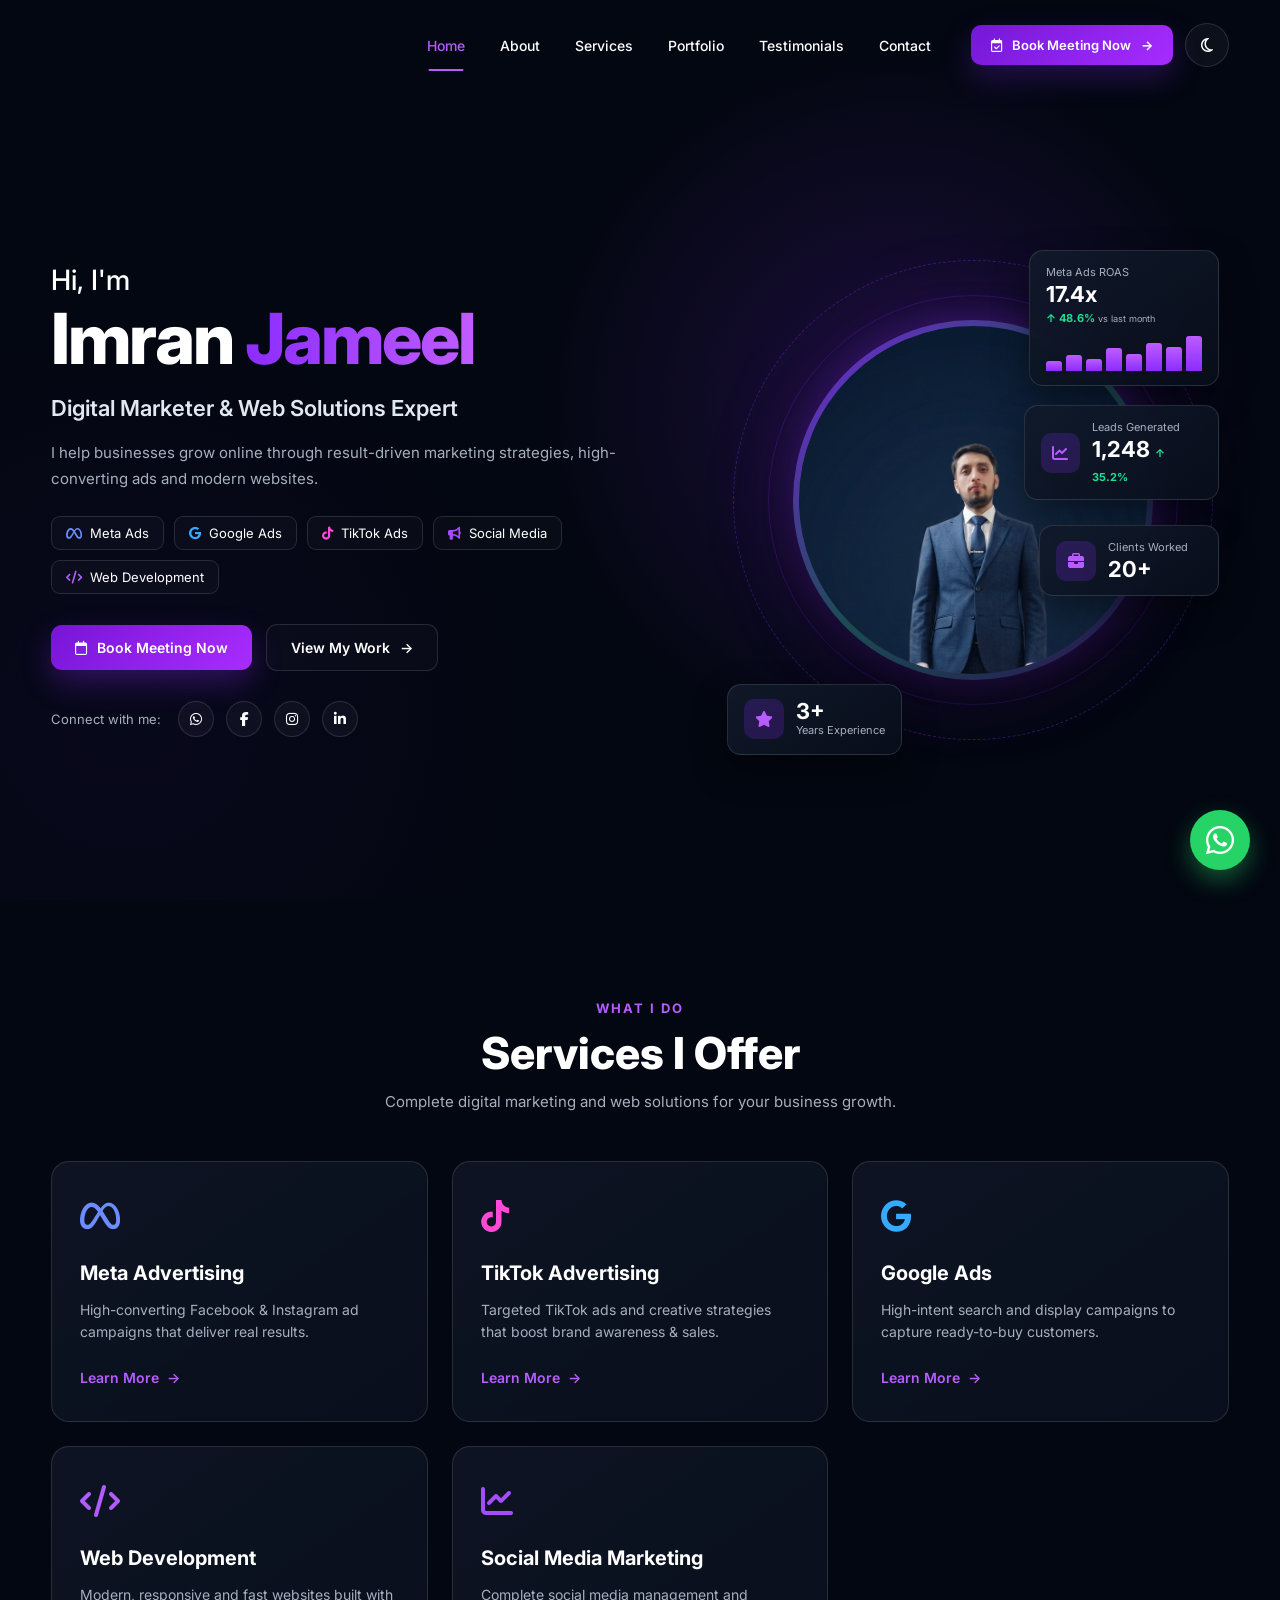
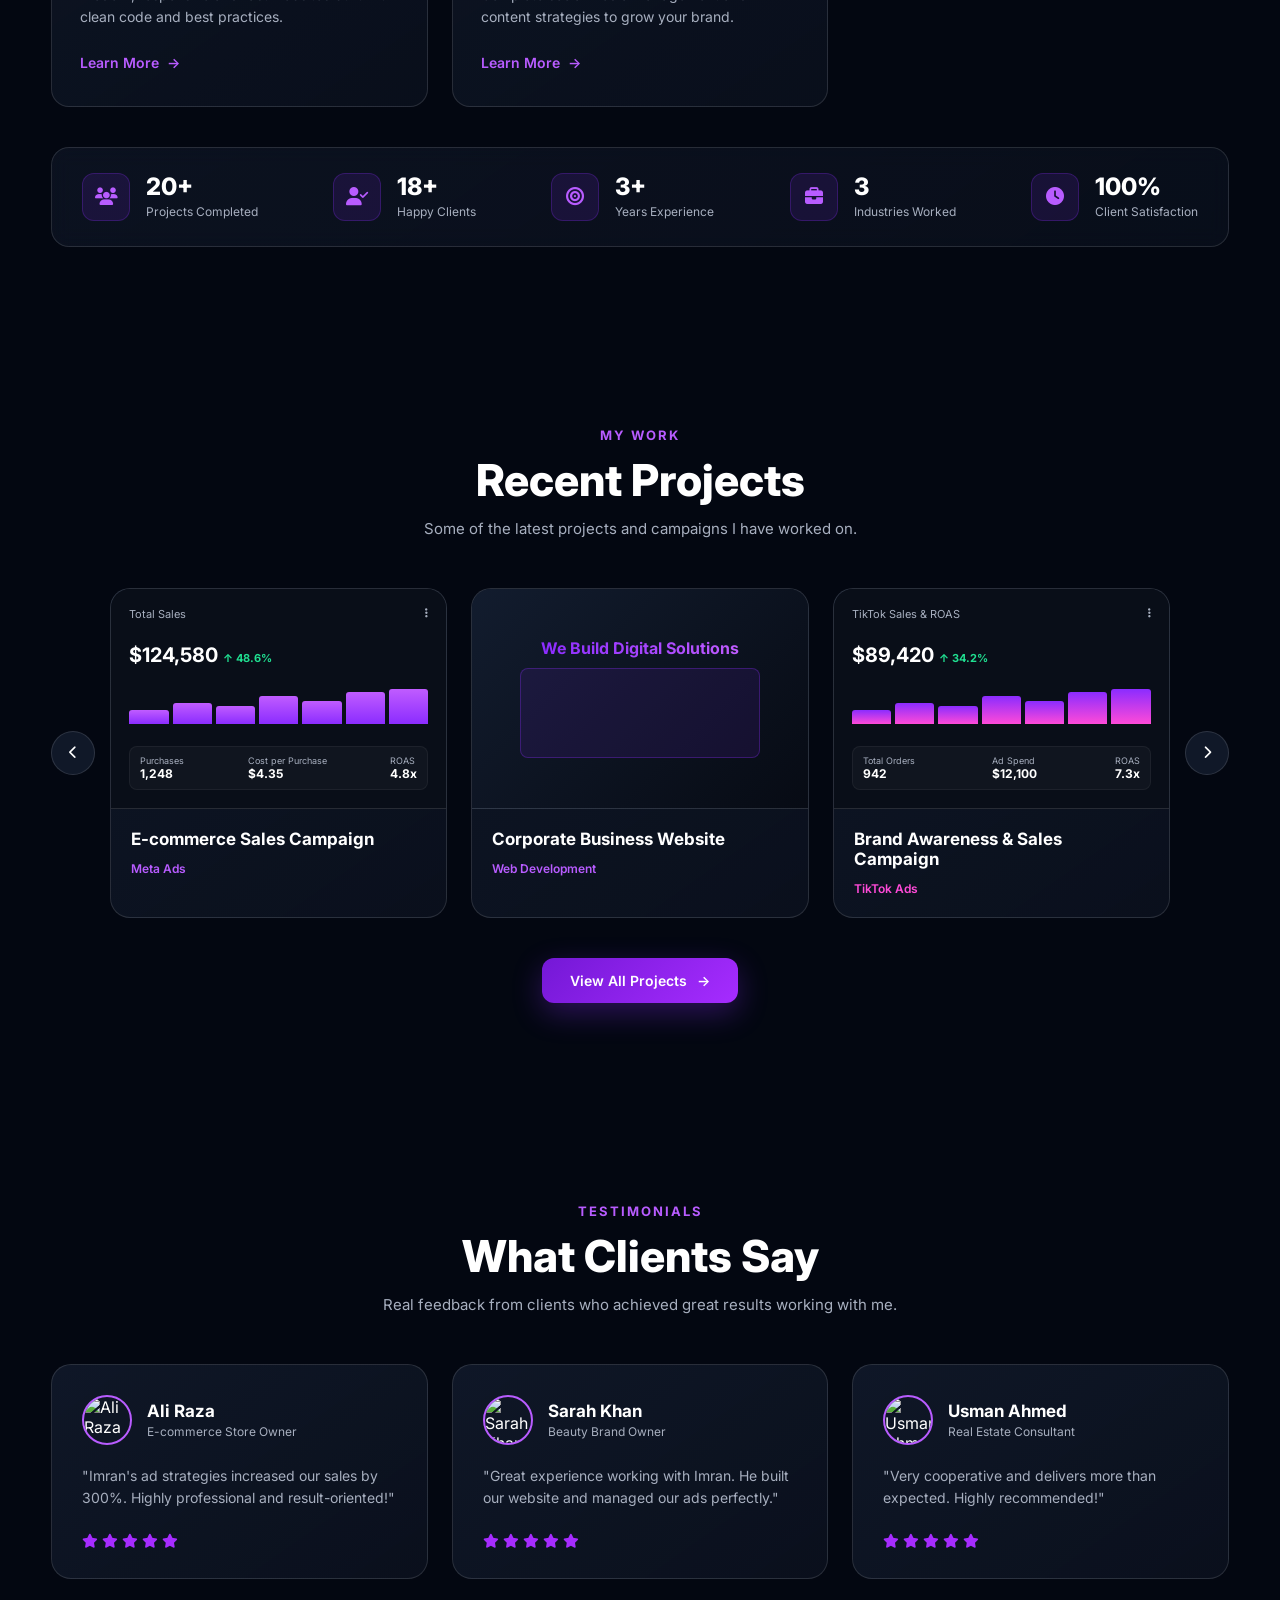
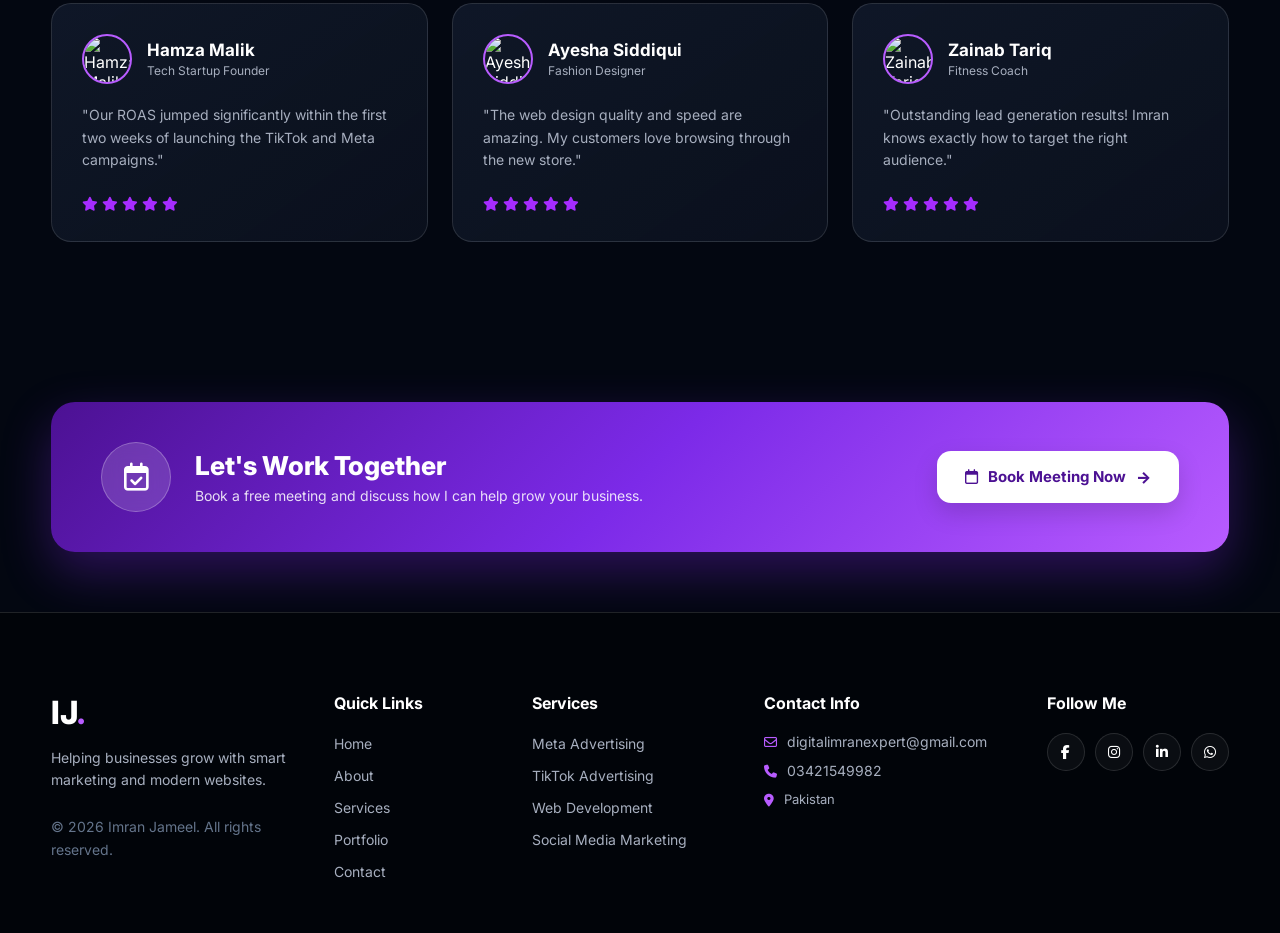
==== index.html @ ce4ef592 "Add files via upload" ====
<!DOCTYPE html>
<html lang="en">
<head>
    <meta charset="UTF-8">
    <meta name="viewport" content="width=device-width, initial-scale=1.0">
    <title>Imran Jameel | Digital Marketer & Web Solutions Expert</title>
    
    <!-- CSS File -->
    <link rel="stylesheet" href="style.css">

    <!-- Font Awesome Icons -->
    <link rel="stylesheet" href="https://cdnjs.cloudflare.com/ajax/libs/font-awesome/6.4.0/css/all.min.css">

    <!-- Google Font -->
    <link rel="preconnect" href="https://fonts.googleapis.com">
    <link rel="preconnect" href="https://fonts.gstatic.com" crossorigin>
    <link href="https://fonts.googleapis.com/css2?family=Inter:wght@400;500;600;700;800&display=swap" rel="stylesheet">
</head>
<body>

<!-- ================= NAVBAR ================= -->
<header class="navbar">
    <div class="nav-container">
        <nav class="nav-links">
            <a href="#home" class="active">Home</a>
            <a href="#about">About</a>
            <a href="#services">Services</a>
            <a href="#portfolio">Portfolio</a>
            <a href="#testimonials">Testimonials</a>
            <a href="#contact">Contact</a>
        </nav>

        <div class="nav-right">
            <a href="#contact" class="meeting-btn">
                <i class="fa-regular fa-calendar-check"></i>
                Book Meeting Now
                <b>→</b>
            </a>

            <button id="themeBtn" class="theme-btn" aria-label="Toggle Theme">
                <i class="fa-regular fa-moon"></i>
            </button>
        </div>

        <button id="menuBtn" class="menu-btn" aria-label="Toggle Menu">
            <i class="fa-solid fa-bars"></i>
        </button>
    </div>
</header>

<!-- ================= HERO ================= -->
<section id="home" class="hero">
    <div class="hero-container">

        <!-- LEFT SIDE CONTENT -->
        <div class="hero-content">
            <p class="hello">Hi, I'm</p>
            <h1>Imran <span>Jameel</span></h1>
            <h2>Digital Marketer & Web Solutions Expert</h2>

            <p class="hero-description">
                I help businesses grow online through result-driven marketing strategies, high-converting ads and modern websites.
            </p>

            <!-- SERVICES -->
            <div class="service-tags">
                <div class="service-tag"><i class="fa-brands fa-meta meta-icon"></i> Meta Ads</div>
                <div class="service-tag"><i class="fa-brands fa-google google-icon"></i> Google Ads</div>
                <div class="service-tag"><i class="fa-brands fa-tiktok tiktok-icon"></i> TikTok Ads</div>
                <div class="service-tag"><i class="fa-solid fa-bullhorn social-icon"></i> Social Media</div>
                <div class="service-tag"><i class="fa-solid fa-code web-icon"></i> Web Development</div>
            </div>

            <!-- BUTTONS -->
            <div class="hero-buttons">
                <a href="#contact" class="primary-btn">
                    <i class="fa-regular fa-calendar"></i> Book Meeting Now
                </a>
                <a href="#portfolio" class="secondary-btn">
                    View My Work <span>→</span>
                </a>
            </div>

            <!-- SOCIAL -->
            <div class="social-area">
                <span>Connect with me:</span>
                <a href="#" class="social whatsapp" aria-label="WhatsApp"><i class="fa-brands fa-whatsapp"></i></a>
                <a href="#" class="social facebook" aria-label="Facebook"><i class="fa-brands fa-facebook-f"></i></a>
                <a href="#" class="social instagram" aria-label="Instagram"><i class="fa-brands fa-instagram"></i></a>
                <a href="#" class="social linkedin" aria-label="LinkedIn"><i class="fa-brands fa-linkedin-in"></i></a>
            </div>
        </div>

        <!-- RIGHT SIDE VISUAL -->
        <div class="hero-visual">
            <div class="purple-glow"></div>
            <div class="circle circle-one"></div>
            <div class="circle circle-two"></div>

            <!-- CIRCULAR IMAGE WRAPPER -->
            <div class="hero-img-wrapper">
                <img src="profile.png" alt="Imran Jameel" class="hero-person-img">
            </div>

            <!-- STATS CARDS -->
            <div class="stats-card roas-card">
                <p>Meta Ads ROAS</p>
                <h3>17.4x</h3>
                <span class="growth">↑ 48.6% <small>vs last month</small></span>
                <div class="mini-chart">
                    <span></span><span></span><span></span><span></span>
                    <span></span><span></span><span></span><span></span>
                </div>
            </div>

            <div class="stats-card leads-card">
                <div class="card-icon"><i class="fa-solid fa-chart-line"></i></div>
                <div>
                    <p>Leads Generated</p>
                    <h3>1,248 <small class="growth">↑ 35.2%</small></h3>
                </div>
            </div>

            <div class="stats-card clients-card">
                <div class="card-icon"><i class="fa-solid fa-briefcase"></i></div>
                <div>
                    <p>Clients Worked</p>
                    <h3>20+</h3>
                </div>
            </div>

            <div class="stats-card experience-card">
                <div class="card-icon"><i class="fa-solid fa-star"></i></div>
                <div>
                    <h3>3+</h3>
                    <p>Years Experience</p>
                </div>
            </div>
        </div>

    </div>
</section>

<!-- ================= SERVICES SECTION ================= -->
<section id="services" class="services-section">
    <div class="container">
        
        <!-- SECTION HEADER -->
        <div class="section-header">
            <span class="sub-title">WHAT I DO</span>
            <h2>Services I Offer</h2>
            <p>Complete digital marketing and web solutions for your business growth.</p>
        </div>

        <!-- SERVICES GRID -->
        <div class="services-grid">
            
            <!-- CARD 1: Meta Advertising -->
            <div class="service-card">
                <div class="service-icon">
                    <i class="fa-brands fa-meta meta-icon"></i>
                </div>
                <h3>Meta Advertising</h3>
                <p>High-converting Facebook & Instagram ad campaigns that deliver real results.</p>
                <a href="#contact" class="learn-more">Learn More <span>→</span></a>
            </div>

            <!-- CARD 2: TikTok Advertising -->
            <div class="service-card">
                <div class="service-icon">
                    <i class="fa-brands fa-tiktok tiktok-icon"></i>
                </div>
                <h3>TikTok Advertising</h3>
                <p>Targeted TikTok ads and creative strategies that boost brand awareness & sales.</p>
                <a href="#contact" class="learn-more">Learn More <span>→</span></a>
            </div>

            <!-- CARD 3: Google Ads -->
            <div class="service-card">
                <div class="service-icon">
                    <i class="fa-brands fa-google google-icon"></i>
                </div>
                <h3>Google Ads</h3>
                <p>High-intent search and display campaigns to capture ready-to-buy customers.</p>
                <a href="#contact" class="learn-more">Learn More <span>→</span></a>
            </div>

            <!-- CARD 4: Web Development -->
            <div class="service-card">
                <div class="service-icon">
                    <i class="fa-solid fa-code web-icon"></i>
                </div>
                <h3>Web Development</h3>
                <p>Modern, responsive and fast websites built with clean code and best practices.</p>
                <a href="#contact" class="learn-more">Learn More <span>→</span></a>
            </div>

            <!-- CARD 5: Social Media Marketing -->
            <div class="service-card">
                <div class="service-icon">
                    <i class="fa-solid fa-chart-line social-icon"></i>
                </div>
                <h3>Social Media Marketing</h3>
                <p>Complete social media management and content strategies to grow your brand.</p>
                <a href="#contact" class="learn-more">Learn More <span>→</span></a>
            </div>

        </div>

        <!-- STATS BAR BELOW SERVICES -->
        <div class="services-stats-bar">
            
            <div class="stat-item">
                <div class="stat-icon">
                    <i class="fa-solid fa-users"></i>
                </div>
                <div class="stat-text">
                    <h3>20+</h3>
                    <p>Projects Completed</p>
                </div>
            </div>

            <div class="stat-item">
                <div class="stat-icon">
                    <i class="fa-solid fa-user-check"></i>
                </div>
                <div class="stat-text">
                    <h3>18+</h3>
                    <p>Happy Clients</p>
                </div>
            </div>

            <div class="stat-item">
                <div class="stat-icon">
                    <i class="fa-solid fa-bullseye"></i>
                </div>
                <div class="stat-text">
                    <h3>3+</h3>
                    <p>Years Experience</p>
                </div>
            </div>

            <div class="stat-item">
                <div class="stat-icon">
                    <i class="fa-solid fa-briefcase"></i>
                </div>
                <div class="stat-text">
                    <h3>3</h3>
                    <p>Industries Worked</p>
                </div>
            </div>

            <div class="stat-item">
                <div class="stat-icon">
                    <i class="fa-solid fa-clock"></i>
                </div>
                <div class="stat-text">
                    <h3>100%</h3>
                    <p>Client Satisfaction</p>
                </div>
            </div>

        </div>

    </div>
</section>
<!-- ================= PORTFOLIO SECTION ================= -->
<section id="portfolio" class="portfolio-section">
    <div class="container">
        
        <!-- SECTION HEADER -->
        <div class="section-header">
            <span class="sub-title">MY WORK</span>
            <h2>Recent Projects</h2>
            <p>Some of the latest projects and campaigns I have worked on.</p>
        </div>

        <!-- PORTFOLIO SLIDER / GRID WRAPPER -->
        <div class="portfolio-wrapper">
            
            <!-- LEFT ARROW -->
            <button class="slider-arrow left-arrow" aria-label="Previous Slide">
                <i class="fa-solid fa-chevron-left"></i>
            </button>

            <!-- PROJECTS GRID -->
            <div class="projects-grid">
                
                <!-- PROJECT 1 -->
                <a href="https://www.linkedin.com/in/YOUR_LINKEDIN_USERNAME" target="_blank" class="project-card">
                    <div class="project-preview meta-preview">
                        <div class="dash-header"><span>Total Sales</span> <i class="fa-solid fa-ellipsis-vertical"></i></div>
                        <h3>$124,580 <small class="growth">↑ 48.6%</small></h3>
                        <div class="proj-mini-chart"><span></span><span></span><span></span><span></span><span></span><span></span><span></span></div>
                        <div class="proj-metrics">
                            <div><p>Purchases</p><h4>1,248</h4></div>
                            <div><p>Cost per Purchase</p><h4>$4.35</h4></div>
                            <div><p>ROAS</p><h4>4.8x</h4></div>
                        </div>
                    </div>
                    <div class="project-info">
                        <h3>E-commerce Sales Campaign</h3>
                        <span class="proj-tag">Meta Ads</span>
                    </div>
                </a>

                <!-- PROJECT 2 -->
                <a href="https://www.linkedin.com/in/YOUR_LINKEDIN_USERNAME" target="_blank" class="project-card">
                    <div class="project-preview web-preview">
                        <div class="web-mockup-title">We Build Digital Solutions</div>
                        <div class="web-mockup-box"></div>
                    </div>
                    <div class="project-info">
                        <h3>Corporate Business Website</h3>
                        <span class="proj-tag">Web Development</span>
                    </div>
                </a>

                <!-- PROJECT 3 (TikTok Sales & LinkedIn Link) -->
                <a href="https://www.linkedin.com/in/YOUR_LINKEDIN_USERNAME" target="_blank" class="project-card">
                    <div class="project-preview tiktok-preview">
                        <div class="dash-header"><span>TikTok Sales & ROAS</span> <i class="fa-solid fa-ellipsis-vertical"></i></div>
                        <h3>$89,420 <small class="growth">↑ 34.2%</small></h3>
                        <div class="proj-mini-chart tiktok-chart"><span></span><span></span><span></span><span></span><span></span><span></span><span></span></div>
                        <div class="proj-metrics">
                            <div><p>Total Orders</p><h4>942</h4></div>
                            <div><p>Ad Spend</p><h4>$12,100</h4></div>
                            <div><p>ROAS</p><h4 class="growth">7.3x</h4></div>
                        </div>
                    </div>
                    <div class="project-info">
                        <h3>Brand Awareness & Sales Campaign</h3>
                        <span class="proj-tag tiktok-tag">TikTok Ads</span>
                    </div>
                </a>

            </div>

            <!-- RIGHT ARROW -->
            <button class="slider-arrow right-arrow" aria-label="Next Slide">
                <i class="fa-solid fa-chevron-right"></i>
            </button>

        </div>

        <!-- VIEW ALL PROJECTS BUTTON -->
        <div class="portfolio-footer-btn">
            <a href="https://www.linkedin.com/in/YOUR_LINKEDIN_USERNAME" target="_blank" class="view-all-btn">
                View All Projects <span>→</span>
            </a>
        </div>

    </div>
</section>
<!-- ================= TESTIMONIALS SECTION ================= -->
<section id="testimonials" class="testimonials-section">
    <div class="container">
        
        <!-- SECTION HEADER -->
        <div class="section-header">
            <span class="sub-title">TESTIMONIALS</span>
            <h2>What Clients Say</h2>
            <p>Real feedback from clients who achieved great results working with me.</p>
        </div>

        <!-- TESTIMONIALS GRID -->
        <div class="testimonials-grid">
            
            <!-- REVIEW 1 (Original) -->
            <div class="testimonial-card">
                <div class="client-info">
                    <img src="https://images.unsplash.com/photo-1534528741775-53994a69daeb?w=100&auto=format&fit=crop&q=80" alt="Ali Raza" class="client-avatar">
                    <div>
                        <h3>Ali Raza</h3>
                        <p>E-commerce Store Owner</p>
                    </div>
                </div>
                <p class="client-review">"Imran's ad strategies increased our sales by 300%. Highly professional and result-oriented!"</p>
                <div class="rating-stars">
                    <i class="fa-solid fa-star"></i><i class="fa-solid fa-star"></i><i class="fa-solid fa-star"></i><i class="fa-solid fa-star"></i><i class="fa-solid fa-star"></i>
                </div>
            </div>

            <!-- REVIEW 2 (Original) -->
            <div class="testimonial-card">
                <div class="client-info">
                    <img src="https://images.unsplash.com/photo-1517841905240-472988babdf9?w=100&auto=format&fit=crop&q=80" alt="Sarah Khan" class="client-avatar">
                    <div>
                        <h3>Sarah Khan</h3>
                        <p>Beauty Brand Owner</p>
                    </div>
                </div>
                <p class="client-review">"Great experience working with Imran. He built our website and managed our ads perfectly."</p>
                <div class="rating-stars">
                    <i class="fa-solid fa-star"></i><i class="fa-solid fa-star"></i><i class="fa-solid fa-star"></i><i class="fa-solid fa-star"></i><i class="fa-solid fa-star"></i>
                </div>
            </div>

            <!-- REVIEW 3 (Original) -->
            <div class="testimonial-card">
                <div class="client-info">
                    <img src="https://images.unsplash.com/photo-1507003211169-0a1dd7228f2d?w=100&auto=format&fit=crop&q=80" alt="Usman Ahmed" class="client-avatar">
                    <div>
                        <h3>Usman Ahmed</h3>
                        <p>Real Estate Consultant</p>
                    </div>
                </div>
                <p class="client-review">"Very cooperative and delivers more than expected. Highly recommended!"</p>
                <div class="rating-stars">
                    <i class="fa-solid fa-star"></i><i class="fa-solid fa-star"></i><i class="fa-solid fa-star"></i><i class="fa-solid fa-star"></i><i class="fa-solid fa-star"></i>
                </div>
            </div>

            <!-- REVIEW 4 (Random 1) -->
            <div class="testimonial-card">
                <div class="client-info">
                    <img src="https://images.unsplash.com/photo-1500648767791-00dcc994a43e?w=100&auto=format&fit=crop&q=80" alt="Hamza Malik" class="client-avatar">
                    <div>
                        <h3>Hamza Malik</h3>
                        <p>Tech Startup Founder</p>
                    </div>
                </div>
                <p class="client-review">"Our ROAS jumped significantly within the first two weeks of launching the TikTok and Meta campaigns."</p>
                <div class="rating-stars">
                    <i class="fa-solid fa-star"></i><i class="fa-solid fa-star"></i><i class="fa-solid fa-star"></i><i class="fa-solid fa-star"></i><i class="fa-solid fa-star"></i>
                </div>
            </div>

            <!-- REVIEW 5 (Random 2) -->
            <div class="testimonial-card">
                <div class="client-info">
                    <img src="https://images.unsplash.com/photo-1494790108377-be9c29b29330?w=100&auto=format&fit=crop&q=80" alt="Ayesha Siddiqui" class="client-avatar">
                    <div>
                        <h3>Ayesha Siddiqui</h3>
                        <p>Fashion Designer</p>
                    </div>
                </div>
                <p class="client-review">"The web design quality and speed are amazing. My customers love browsing through the new store."</p>
                <div class="rating-stars">
                    <i class="fa-solid fa-star"></i><i class="fa-solid fa-star"></i><i class="fa-solid fa-star"></i><i class="fa-solid fa-star"></i><i class="fa-solid fa-star"></i>
                </div>
            </div>

            <!-- REVIEW 6 (Random 3) -->
            <div class="testimonial-card">
                <div class="client-info">
                    <img src="https://images.unsplash.com/photo-1472099645785-5658abf4ff4e?w=100&auto=format&fit=crop&q=80" alt="Zainab Tariq" class="client-avatar">
                    <div>
                        <h3>Zainab Tariq</h3>
                        <p>Fitness Coach</p>
                    </div>
                </div>
                <p class="client-review">"Outstanding lead generation results! Imran knows exactly how to target the right audience."</p>
                <div class="rating-stars">
                    <i class="fa-solid fa-star"></i><i class="fa-solid fa-star"></i><i class="fa-solid fa-star"></i><i class="fa-solid fa-star"></i><i class="fa-solid fa-star"></i>
                </div>
            </div>

        </div>

    </div>
</section>
<!-- ================= CALL TO ACTION (CTA) SECTION ================= -->
<section class="cta-section">
    <div class="container">
        
        <div class="cta-banner">
            <!-- LEFT ICON -->
            <div class="cta-left">
                <div class="cta-icon-box">
                    <i class="fa-regular fa-calendar-check"></i>
                </div>
                <div class="cta-text">
                    <h3>Let's Work Together</h3>
                    <p>Book a free meeting and discuss how I can help grow your business.</p>
                </div>
            </div>

            <!-- RIGHT WHATSAPP BUTTON -->
            <div class="cta-right">
                <a href="https://wa.me/923421549982?text=Hi%20Imran,%20I%20want%20to%20book%20a%20meeting%20and%20discuss%20my%20business%20growth." target="_blank" class="cta-meeting-btn">
                    <i class="fa-regular fa-calendar"></i> Book Meeting Now <span class="arrow-icon">→</span>
                </a>
            </div>
        </div>

    </div>
</section>
<!-- ================= FOOTER SECTION ================= -->
<footer class="footer-section">
    <div class="container">
        
        <div class="footer-grid">
            
            <!-- COLUMN 1: BRAND INFO -->
            <div class="footer-col brand-col">
                <h2 class="footer-logo">IJ<span>.</span></h2>
                <p>Helping businesses grow with smart marketing and modern websites.</p>
                <p class="copyright">&copy; 2026 Imran Jameel. All rights reserved.</p>
            </div>

            <!-- COLUMN 2: QUICK LINKS -->
            <div class="footer-col">
                <h3>Quick Links</h3>
                <ul>
                    <li><a href="#home">Home</a></li>
                    <li><a href="#about">About</a></li>
                    <li><a href="#services">Services</a></li>
                    <li><a href="#portfolio">Portfolio</a></li>
                    <li><a href="#contact">Contact</a></li>
                </ul>
            </div>

            <!-- COLUMN 3: SERVICES -->
            <div class="footer-col">
                <h3>Services</h3>
                <ul>
                    <li><a href="#services">Meta Advertising</a></li>
                    <li><a href="#services">TikTok Advertising</a></li>
                    <li><a href="#services">Web Development</a></li>
                    <li><a href="#services">Social Media Marketing</a></li>
                </ul>
            </div>

            <!-- COLUMN 4: CONTACT INFO -->
            <div class="footer-col">
                <h3>Contact Info</h3>
                <ul class="contact-info-list">
                    <li>
                        <i class="fa-regular fa-envelope"></i>
                        <a href="mailto:digitalimranexpert@gmail.com">digitalimranexpert@gmail.com</a>
                    </li>
                    <li>
                        <i class="fa-solid fa-phone"></i>
                        <a href="tel:03421549982">03421549982</a>
                    </li>
                    <li>
                        <i class="fa-solid fa-location-dot"></i>
                        <span>Pakistan</span>
                    </li>
                </ul>
            </div>

            <!-- COLUMN 5: FOLLOW ME -->
            <div class="footer-col">
                <h3>Follow Me</h3>
                <div class="footer-socials">
                    <a href="#" target="_blank" aria-label="Facebook"><i class="fa-brands fa-facebook-f"></i></a>
                    <a href="#" target="_blank" aria-label="Instagram"><i class="fa-brands fa-instagram"></i></a>
                    <a href="https://www.linkedin.com/in/YOUR_LINKEDIN_USERNAME" target="_blank" aria-label="LinkedIn"><i class="fa-brands fa-linkedin-in"></i></a>
                    <a href="https://wa.me/923421549982?text=Hi%20Imran,%20I%20found%20your%20website%20and%20want%20to%20connect." target="_blank" aria-label="WhatsApp"><i class="fa-brands fa-whatsapp"></i></a>
                </div>
            </div>

        </div>

    </div>

    <!-- FLOATING WHATSAPP BUTTON -->
    <a href="https://wa.me/923421549982?text=Hi%20Imran,%20I%20want%20to%20chat%20with%20you." target="_blank" class="floating-whatsapp" aria-label="Chat on WhatsApp">
        <i class="fa-brands fa-whatsapp"></i>
    </a>
</footer>

<script src="script.js"></script>
</body>
</html>
---- style.css ----
/* =========================================================
   IMRAN JAMEEL - COMPLETE MODERN PORTFOLIO CSS
========================================================= */

* {
    margin: 0;
    padding: 0;
    box-sizing: border-box;
}

html {
    scroll-behavior: smooth;
}

:root {
    --bg-dark: #030711;
    --card-bg: linear-gradient(145deg, rgba(17,26,43,0.92), rgba(8,14,26,0.92));
    --text-main: #ffffff;
    --muted: #a7afbf;
    --purple: #8b2cff;
    --purple-light: #b85cff;
    --border: rgba(255,255,255,0.12);
    --green: #20df91;
}

body.light {
    --bg-dark: #f8fafc;
    --card-bg: linear-gradient(145deg, rgba(255,255,255,0.95), rgba(240,244,250,0.95));
    --text-main: #0f172a;
    --muted: #475569;
    --border: rgba(0,0,0,0.08);
}

body {
    font-family: "Inter", Arial, sans-serif;
    background: var(--bg-dark);
    color: var(--text-main);
    overflow-x: hidden;
    transition: background 0.3s, color 0.3s;
}

/* ================= NAVBAR ================= */
.navbar {
    position: absolute;
    top: 0;
    left: 0;
    width: 100%;
    z-index: 1000;
}

.nav-container {
    width: 92%;
    max-width: 1400px;
    height: 90px;
    margin: auto;
    display: flex;
    align-items: center;
    justify-content: flex-end;
    gap: 40px;
}

.nav-links {
    display: flex;
    align-items: center;
    gap: 35px;
}

.nav-links a {
    position: relative;
    color: var(--text-main);
    text-decoration: none;
    font-size: 14px;
    font-weight: 500;
    transition: 0.3s;
}

.nav-links a:hover,
.nav-links a.active {
    color: var(--purple-light);
}

.nav-links a.active::after {
    content: "";
    position: absolute;
    width: 35px;
    height: 2px;
    background: var(--purple-light);
    left: 50%;
    transform: translateX(-50%);
    bottom: -17px;
    border-radius: 10px;
}

.nav-right {
    display: flex;
    align-items: center;
    gap: 12px;
}

.meeting-btn {
    display: flex;
    align-items: center;
    gap: 10px;
    padding: 12px 20px;
    border-radius: 10px;
    background: linear-gradient(135deg, #7418d6, #a62cff);
    color: white;
    text-decoration: none;
    font-size: 13px;
    font-weight: 600;
    box-shadow: 0 12px 30px rgba(139,44,255,0.25);
    transition: 0.3s;
}

.meeting-btn:hover {
    transform: translateY(-3px);
    box-shadow: 0 18px 40px rgba(139,44,255,0.45);
}

.theme-btn, .menu-btn {
    width: 44px;
    height: 44px;
    border-radius: 50%;
    border: 1px solid var(--border);
    background: rgba(255,255,255,0.04);
    color: var(--text-main);
    cursor: pointer;
    font-size: 16px;
    display: flex;
    align-items: center;
    justify-content: center;
    transition: 0.3s;
}

.menu-btn {
    display: none;
    border-radius: 10px;
}

/* ================= HERO ================= */
.hero {
    position: relative;
    min-height: 100vh;
    display: flex;
    align-items: center;
    overflow: hidden;
    background:
        radial-gradient(circle at 70% 45%, rgba(139,44,255,0.18), transparent 35%),
        radial-gradient(circle at 10% 80%, rgba(70,20,150,0.08), transparent 30%),
        var(--bg-dark);
}

.hero-container {
    width: 92%;
    max-width: 1400px;
    margin: auto;
    padding-top: 100px;
    display: grid;
    grid-template-columns: 1.1fr 0.9fr;
    align-items: center;
    gap: 40px;
}

.hello {
    font-size: 28px;
    font-weight: 500;
    margin-bottom: 5px;
}

.hero-content h1 {
    font-size: clamp(48px, 5.5vw, 76px);
    line-height: 1.05;
    letter-spacing: -2px;
    font-weight: 800;
    margin-bottom: 18px;
}

.hero-content h1 span {
    background: linear-gradient(90deg, #8c2cff, #c05cff);
    -webkit-background-clip: text;
    -webkit-text-fill-color: transparent;
}

.hero-content h2 {
    font-size: 22px;
    line-height: 1.3;
    font-weight: 600;
    margin-bottom: 18px;
    color: #e2e8f0;
}

.hero-description {
    max-width: 600px;
    color: var(--muted);
    font-size: 15px;
    line-height: 1.7;
}

/* SERVICES TAGS */
.service-tags {
    display: flex;
    flex-wrap: wrap;
    gap: 10px;
    margin-top: 25px;
}

.service-tag {
    display: flex;
    align-items: center;
    gap: 8px;
    padding: 8px 14px;
    border: 1px solid var(--border);
    border-radius: 9px;
    background: rgba(255,255,255,0.025);
    font-size: 13px;
    transition: 0.3s;
}

.service-tag:hover {
    transform: translateY(-2px);
    border-color: rgba(139,44,255,0.65);
    background: rgba(139,44,255,0.09);
}

.meta-icon { color: #6c8cff; }
.google-icon { color: #35aaff; }
.tiktok-icon { color: #ff4ad8; }
.social-icon { color: #a44cff; }
.web-icon { color: #b05cff; }

/* BUTTONS */
.hero-buttons {
    display: flex;
    align-items: center;
    gap: 14px;
    margin-top: 30px;
}

.primary-btn, .secondary-btn {
    display: flex;
    align-items: center;
    justify-content: center;
    gap: 10px;
    padding: 14px 24px;
    border-radius: 11px;
    text-decoration: none;
    font-size: 14px;
    font-weight: 600;
    transition: 0.3s;
}

.primary-btn {
    color: white;
    background: linear-gradient(135deg, #7715d7, #a92cff);
    box-shadow: 0 12px 30px rgba(139,44,255,0.3);
}

.primary-btn:hover {
    transform: translateY(-3px);
    box-shadow: 0 18px 40px rgba(139,44,255,0.45);
}

.secondary-btn {
    color: var(--text-main);
    border: 1px solid var(--border);
    background: rgba(255,255,255,0.02);
}

.secondary-btn:hover {
    transform: translateY(-3px);
    background: rgba(255,255,255,0.06);
}

/* SOCIAL */
.social-area {
    display: flex;
    align-items: center;
    gap: 12px;
    margin-top: 30px;
}

.social-area > span {
    color: var(--muted);
    font-size: 13px;
    margin-right: 5px;
}

.social {
    width: 36px;
    height: 36px;
    display: flex;
    align-items: center;
    justify-content: center;
    border-radius: 50%;
    border: 1px solid var(--border);
    background: rgba(255,255,255,0.035);
    color: var(--text-main);
    text-decoration: none;
    transition: 0.3s;
    font-size: 14px;
}

.social:hover {
    transform: translateY(-3px);
    background: var(--purple);
    border-color: var(--purple);
    color: white;
}

/* ================= RIGHT SIDE VISUAL AREA ================= */
.hero-visual {
    position: relative;
    height: 560px;
    display: flex;
    align-items: center;
    justify-content: center;
}

.purple-glow {
    position: absolute;
    width: 420px;
    height: 420px;
    left: 50%;
    top: 50%;
    transform: translate(-50%, -50%);
    border-radius: 50%;
    background: radial-gradient(circle, rgba(139,44,255,0.45) 0%, rgba(139,44,255,0.1) 60%, transparent 75%);
    filter: blur(35px);
    z-index: 1;
}

.circle {
    position: absolute;
    left: 50%;
    top: 50%;
    transform: translate(-50%, -50%);
    border-radius: 50%;
    pointer-events: none;
    z-index: 2;
}

.circle-one {
    width: 480px;
    height: 480px;
    border: 1px dashed rgba(139,44,255,0.35);
}

.circle-two {
    width: 410px;
    height: 410px;
    border: 1px solid rgba(139,44,255,0.2);
}

.hero-img-wrapper {
    position: relative;
    z-index: 10;
    width: 360px;
    height: 360px;
    border-radius: 50%;
    padding: 6px;
    background: linear-gradient(135deg, rgba(139,44,255,0.8), rgba(32,223,145,0.3), rgba(139,44,255,0.2));
    box-shadow: 0 20px 50px rgba(0, 0, 0, 0.5), 0 0 30px rgba(139, 44, 255, 0.3);
}

.hero-person-img {
    width: 100%;
    height: 100%;
    object-fit: cover;
    object-position: top center;
    border-radius: 50%;
    display: block;
}

/* ================= STATS CARDS ================= */
.stats-card {
    position: absolute;
    z-index: 30;
    background: var(--card-bg);
    border: 1px solid var(--border);
    border-radius: 14px;
    backdrop-filter: blur(16px);
    -webkit-backdrop-filter: blur(16px);
    box-shadow: 0 15px 35px rgba(0,0,0,0.4);
    padding: 14px 16px;
}

.stats-card p {
    color: var(--muted);
    font-size: 11px;
    margin-bottom: 3px;
}

.stats-card h3 {
    color: var(--text-main);
    font-size: 22px;
    line-height: 1.1;
}

.growth {
    color: var(--green);
    font-size: 11px;
    font-weight: 700;
}

.growth small {
    color: var(--muted);
    font-weight: 400;
}

.roas-card {
    width: 190px;
    top: 30px;
    right: 10px;
}

.mini-chart {
    height: 35px;
    display: flex;
    align-items: flex-end;
    gap: 4px;
    margin-top: 10px;
}

.mini-chart span {
    flex: 1;
    border-radius: 3px 3px 0 0;
    background: linear-gradient(to top, #8b2cff, #bd5cff);
}

.mini-chart span:nth-child(1) { height: 30%; }
.mini-chart span:nth-child(2) { height: 45%; }
.mini-chart span:nth-child(3) { height: 35%; }
.mini-chart span:nth-child(4) { height: 65%; }
.mini-chart span:nth-child(5) { height: 50%; }
.mini-chart span:nth-child(6) { height: 80%; }
.mini-chart span:nth-child(7) { height: 70%; }
.mini-chart span:nth-child(8) { height: 100%; }

.leads-card {
    width: 195px;
    top: 185px;
    right: 10px;
    display: flex;
    align-items: center;
    gap: 12px;
}

.clients-card {
    width: 180px;
    top: 305px;
    right: 10px;
    display: flex;
    align-items: center;
    gap: 12px;
}

.experience-card {
    width: 175px;
    left: 10px;
    bottom: 25px;
    display: flex;
    align-items: center;
    gap: 12px;
}

.card-icon {
    width: 40px;
    height: 40px;
    display: flex;
    align-items: center;
    justify-content: center;
    border-radius: 10px;
    background: rgba(139,44,255,0.2);
    color: var(--purple-light);
    font-size: 16px;
}

/* ================= SERVICES SECTION & STATS BAR ================= */
.services-section {
    padding: 100px 0 80px 0;
    position: relative;
    background: var(--bg-dark);
}

.container {
    width: 92%;
    max-width: 1400px;
    margin: auto;
}

.section-header {
    text-align: center;
    margin-bottom: 50px;
}

.section-header .sub-title {
    color: var(--purple-light);
    font-size: 13px;
    font-weight: 700;
    letter-spacing: 2px;
    text-transform: uppercase;
    display: block;
    margin-bottom: 10px;
}

.section-header h2 {
    font-size: clamp(32px, 4vw, 44px);
    font-weight: 800;
    color: var(--text-main);
    margin-bottom: 12px;
}

.section-header p {
    color: var(--muted);
    font-size: 15px;
    max-width: 600px;
    margin: auto;
}

/* SERVICES GRID (3 Columns) */
.services-grid {
    display: grid;
    grid-template-columns: repeat(3, 1fr);
    gap: 24px;
    margin-bottom: 40px;
}

.service-card {
    background: linear-gradient(145deg, rgba(20, 29, 47, 0.6), rgba(11, 17, 30, 0.8));
    border: 1px solid var(--border);
    border-radius: 18px;
    padding: 35px 28px;
    transition: all 0.3s ease;
    display: flex;
    flex-direction: column;
}

.service-card:hover {
    transform: translateY(-8px);
    border-color: rgba(139, 44, 255, 0.5);
    box-shadow: 0 15px 35px rgba(139, 44, 255, 0.15);
}

.service-card .service-icon {
    font-size: 32px;
    margin-bottom: 25px;
}

.service-card h3 {
    font-size: 20px;
    font-weight: 700;
    color: var(--text-main);
    margin-bottom: 14px;
}

.service-card p {
    color: var(--muted);
    font-size: 14px;
    line-height: 1.6;
    margin-bottom: 25px;
    flex-grow: 1;
}

.learn-more {
    color: var(--purple-light);
    text-decoration: none;
    font-size: 14px;
    font-weight: 600;
    display: inline-flex;
    align-items: center;
    gap: 8px;
    transition: 0.3s;
}

.learn-more:hover {
    gap: 12px;
    color: #ffffff;
}

/* STATS BAR */
.services-stats-bar {
    background: linear-gradient(145deg, rgba(20, 29, 47, 0.5), rgba(11, 17, 30, 0.7));
    border: 1px solid var(--border);
    border-radius: 18px;
    padding: 25px 30px;
    display: flex;
    align-items: center;
    justify-content: space-between;
    gap: 20px;
    backdrop-filter: blur(10px);
}

.stat-item {
    display: flex;
    align-items: center;
    gap: 16px;
}

.stat-icon {
    width: 48px;
    height: 48px;
    border-radius: 12px;
    background: rgba(139, 44, 255, 0.12);
    border: 1px solid rgba(139, 44, 255, 0.25);
    color: var(--purple-light);
    display: flex;
    align-items: center;
    justify-content: center;
    font-size: 18px;
}

.stat-text h3 {
    font-size: 24px;
    font-weight: 800;
    color: var(--text-main);
    line-height: 1.1;
    margin-bottom: 4px;
}

.stat-text p {
    font-size: 12px;
    color: var(--muted);
    white-space: nowrap;
}

/* ================= RESPONSIVE ================= */
@media (max-width: 1100px) {
    .hero-container { grid-template-columns: 1fr 1fr; }
    .roas-card, .leads-card, .clients-card { right: -10px; }
    .experience-card { left: -10px; }
    
    .services-grid {
        grid-template-columns: repeat(2, 1fr);
    }
}

@media (max-width: 900px) {
    .nav-links {
        display: none;
        position: absolute;
        top: 80px;
        left: 0;
        width: 100%;
        padding: 25px;
        flex-direction: column;
        align-items: flex-start;
        gap: 20px;
        background: var(--bg-dark);
        border-bottom: 1px solid var(--border);
    }

    .nav-links.mobile-open { display: flex; }
    .menu-btn { display: flex; }
    .meeting-btn { display: none; }

    .hero-container {
        grid-template-columns: 1fr;
        padding-top: 120px;
        text-align: center;
    }

    .hero-description, .service-tags, .hero-buttons, .social-area {
        justify-content: center;
        margin-left: auto;
        margin-right: auto;
    }

    .hero-visual {
        height: 500px;
        margin-top: 40px;
    }

    .services-stats-bar {
        flex-wrap: wrap;
        justify-content: center;
        gap: 30px;
    }
}

@media (max-width: 650px) {
    .hero-buttons { flex-direction: column; width: 100%; }
    .primary-btn, .secondary-btn { width: 100%; }

    .hero-visual { height: 440px; }
    .purple-glow { width: 300px; height: 300px; }
    .circle-one { width: 340px; height: 340px; }
    .circle-two { width: 280px; height: 280px; }
    
    .hero-img-wrapper {
        width: 260px;
        height: 260px;
    }

    .stats-card { transform: scale(0.8); transform-origin: center; }
    .roas-card { top: 0px; right: -25px; }
    .leads-card { top: 130px; right: -25px; }
    .clients-card { top: 250px; right: -25px; }
    .experience-card { bottom: 0px; left: -25px; }

    .services-grid {
        grid-template-columns: 1fr;
    }

    .services-stats-bar {
        flex-direction: column;
        align-items: flex-start;
        padding: 30px 20px;
        gap: 20px;
    }

    .stat-item {
        width: 100%;
    }
    
}
/* =========================================================
   PORTFOLIO SECTION
========================================================= */

.portfolio-section {
    padding: 100px 0;
    position: relative;
    background: var(--bg-dark);
}

.portfolio-wrapper {
    position: relative;
    display: flex;
    align-items: center;
    gap: 15px;
    margin-bottom: 40px;
}

.projects-grid {
    display: grid;
    grid-template-columns: repeat(3, 1fr);
    gap: 24px;
    width: 100%;
}

.project-card {
    background: linear-gradient(145deg, rgba(20, 29, 47, 0.7), rgba(11, 17, 30, 0.9));
    border: 1px solid var(--border);
    border-radius: 20px;
    overflow: hidden;
    text-decoration: none;
    transition: all 0.3s ease;
    display: flex;
    flex-direction: column;
}

.project-card:hover {
    transform: translateY(-8px);
    border-color: rgba(139, 44, 255, 0.6);
    box-shadow: 0 20px 40px rgba(139, 44, 255, 0.2);
}

/* PROJECT MOCKUP PREVIEWS */
.project-preview {
    height: 220px;
    background: #090e18;
    padding: 18px;
    position: relative;
    display: flex;
    flex-direction: column;
    justify-content: space-between;
    border-bottom: 1px solid var(--border);
}

.dash-header {
    display: flex;
    justify-content: space-between;
    align-items: center;
    color: var(--muted);
    font-size: 11px;
}

.project-preview h3 {
    color: var(--text-main);
    font-size: 20px;
    font-weight: 700;
}

.proj-mini-chart {
    height: 35px;
    display: flex;
    align-items: flex-end;
    gap: 4px;
}

.proj-mini-chart span {
    flex: 1;
    background: linear-gradient(to top, #8b2cff, #c05cff);
    border-radius: 3px 3px 0 0;
    height: 40%;
}
.proj-mini-chart span:nth-child(2) { height: 60%; }
.proj-mini-chart span:nth-child(3) { height: 50%; }
.proj-mini-chart span:nth-child(4) { height: 80%; }
.proj-mini-chart span:nth-child(5) { height: 65%; }
.proj-mini-chart span:nth-child(6) { height: 90%; }
.proj-mini-chart span:nth-child(7) { height: 100%; }

.tiktok-chart span {
    background: linear-gradient(to top, #ff4ad8, #8b2cff);
}

.proj-metrics {
    display: flex;
    justify-content: space-between;
    background: rgba(255, 255, 255, 0.03);
    padding: 8px 10px;
    border-radius: 8px;
    border: 1px solid rgba(255, 255, 255, 0.05);
}

.proj-metrics p {
    font-size: 9px;
    color: var(--muted);
}

.proj-metrics h4 {
    font-size: 12px;
    color: var(--text-main);
}

/* Web Development Mockup Preview Special */
.web-preview {
    background: linear-gradient(135deg, #121c2e, #070b14);
    align-items: center;
    justify-content: center;
    text-align: center;
}

.web-mockup-title {
    color: var(--text-main);
    font-size: 16px;
    font-weight: 700;
    margin-bottom: 10px;
    background: linear-gradient(90deg, #8c2cff, #c05cff);
    -webkit-background-clip: text;
    -webkit-text-fill-color: transparent;
}

.web-mockup-box {
    width: 80%;
    height: 90px;
    background: rgba(139, 44, 255, 0.1);
    border: 1px solid rgba(139, 44, 255, 0.3);
    border-radius: 8px;
}

/* PROJECT INFO FOOTER INSIDE CARD */
.project-info {
    padding: 20px;
}

.project-info h3 {
    font-size: 17px;
    color: var(--text-main);
    margin-bottom: 8px;
    font-weight: 700;
}

.proj-tag {
    font-size: 12px;
    color: var(--purple-light);
    font-weight: 600;
}

.tiktok-tag {
    color: #ff4ad8;
}

/* SLIDER ARROWS */
.slider-arrow {
    width: 44px;
    height: 44px;
    border-radius: 50%;
    background: rgba(20, 29, 47, 0.8);
    border: 1px solid var(--border);
    color: var(--text-main);
    cursor: pointer;
    display: flex;
    align-items: center;
    justify-content: center;
    transition: 0.3s;
    flex-shrink: 0;
    z-index: 10;
}

.slider-arrow:hover {
    background: var(--purple);
    border-color: var(--purple);
    color: white;
}

/* VIEW ALL PROJECTS BUTTON */
.portfolio-footer-btn {
    text-align: center;
    margin-top: 30px;
}

.view-all-btn {
    display: inline-flex;
    align-items: center;
    gap: 10px;
    padding: 14px 28px;
    border-radius: 12px;
    background: linear-gradient(135deg, #7418d6, #a62cff);
    color: white;
    text-decoration: none;
    font-size: 14px;
    font-weight: 600;
    box-shadow: 0 10px 30px rgba(139, 44, 255, 0.3);
    transition: 0.3s;
}

.view-all-btn:hover {
    transform: translateY(-3px);
    box-shadow: 0 15px 35px rgba(139, 44, 255, 0.5);
    gap: 14px;
}

/* RESPONSIVE */
@media (max-width: 1024px) {
    .projects-grid {
        grid-template-columns: 1fr;
    }
    .slider-arrow {
        display: none;
    }
}
/* =========================================================
   TESTIMONIALS SECTION & ANIMATION
========================================================= */

.testimonials-section {
    padding: 100px 0;
    position: relative;
    background: var(--bg-dark);
    overflow: hidden;
}

.testimonials-grid {
    display: grid;
    grid-template-columns: repeat(3, 1fr);
    gap: 24px;
}

.testimonial-card {
    background: linear-gradient(145deg, rgba(20, 29, 47, 0.75), rgba(11, 17, 30, 0.9));
    border: 1px solid var(--border);
    border-radius: 20px;
    padding: 30px;
    display: flex;
    flex-direction: column;
    justify-content: space-between;
    transition: 0.3s ease;
    
    /* Animation Style: Ek side se chalte hue aana */
    animation: slideInFromSide 0.8s ease-out forwards;
}

.testimonial-card:hover {
    transform: translateY(-8px);
    border-color: rgba(139, 44, 255, 0.6);
    box-shadow: 0 20px 40px rgba(139, 44, 255, 0.2);
}

.client-info {
    display: flex;
    align-items: center;
    gap: 15px;
    margin-bottom: 20px;
}

.client-avatar {
    width: 50px;
    height: 50px;
    border-radius: 50%;
    object-fit: cover;
    border: 2px solid var(--purple-light);
}

.client-info h3 {
    font-size: 17px;
    color: var(--text-main);
    font-weight: 700;
    margin-bottom: 3px;
}

.client-info p {
    font-size: 12px;
    color: var(--muted);
}

.client-review {
    font-size: 14px;
    color: var(--muted);
    line-height: 1.6;
    margin-bottom: 25px;
    flex-grow: 1;
}

.rating-stars {
    color: #a62cff; /* Purple stars color */
    font-size: 14px;
    display: flex;
    gap: 4px;
}

/* KEYFRAMES FOR SIDE ANIMATION */
@keyframes slideInFromSide {
    0% {
        opacity: 0;
        transform: translateX(80px); /* Right side se slide karega */
    }
    100% {
        opacity: 1;
        transform: translateX(0);
    }
}

/* RESPONSIVE DESIGN */
@media (max-width: 1024px) {
    .testimonials-grid {
        grid-template-columns: repeat(2, 1fr);
    }
}

@media (max-width: 650px) {
    .testimonials-grid {
        grid-template-columns: 1fr;
    }
}
/* =========================================================
   CALL TO ACTION (CTA) SECTION
========================================================= */

.cta-section {
    padding: 60px 0;
    position: relative;
    background: var(--bg-dark);
}

.cta-banner {
    background: linear-gradient(135deg, #4c1193, #7c2ae8, #b85cff);
    border-radius: 24px;
    padding: 40px 50px;
    display: flex;
    align-items: center;
    justify-content: space-between;
    gap: 30px;
    box-shadow: 0 20px 50px rgba(139, 44, 255, 0.3);
    position: relative;
    overflow: hidden;
}

.cta-left {
    display: flex;
    align-items: center;
    gap: 24px;
}

.cta-icon-box {
    width: 70px;
    height: 70px;
    background: rgba(255, 255, 255, 0.15);
    backdrop-filter: blur(10px);
    border: 1px solid rgba(255, 255, 255, 0.25);
    border-radius: 50%;
    display: flex;
    align-items: center;
    justify-content: center;
    color: white;
    font-size: 28px;
    flex-shrink: 0;
}

.cta-text h3 {
    font-size: 26px;
    font-weight: 800;
    color: white;
    margin-bottom: 6px;
}

.cta-text p {
    font-size: 14px;
    color: rgba(255, 255, 255, 0.85);
}

.cta-right {
    flex-shrink: 0;
}

.cta-meeting-btn {
    background: #ffffff;
    color: #4c1193;
    padding: 16px 28px;
    border-radius: 14px;
    text-decoration: none;
    font-size: 15px;
    font-weight: 700;
    display: inline-flex;
    align-items: center;
    gap: 10px;
    box-shadow: 0 10px 25px rgba(0, 0, 0, 0.15);
    transition: all 0.3s ease;
}

.cta-meeting-btn:hover {
    transform: translateY(-3px);
    background: #f8f9fa;
    box-shadow: 0 15px 30px rgba(0, 0, 0, 0.25);
}

.arrow-icon {
    font-size: 16px;
    font-weight: 800;
}

/* RESPONSIVE DESIGN FOR CTA */
@media (max-width: 900px) {
    .cta-banner {
        flex-direction: column;
        text-align: center;
        padding: 35px 20px;
    }

    .cta-left {
        flex-direction: column;
        gap: 15px;
    }

    .cta-right {
        width: 100%;
    }

    .cta-meeting-btn {
        width: 100%;
        justify-content: center;
    }
}
/* =========================================================
   FOOTER SECTION & FLOATING WHATSAPP
========================================================= */

.footer-section {
    background: #010409;
    border-top: 1px solid var(--border);
    padding: 80px 0 40px 0;
    position: relative;
    color: var(--muted);
}

.footer-grid {
    display: grid;
    grid-template-columns: 1.5fr 1fr 1.2fr 1.5fr 1fr;
    gap: 30px;
}

.footer-logo {
    font-size: 32px;
    font-weight: 800;
    color: var(--text-main);
    margin-bottom: 15px;
}

.footer-logo span {
    color: var(--purple-light);
}

.brand-col p {
    font-size: 14px;
    line-height: 1.6;
    margin-bottom: 25px;
}

.copyright {
    font-size: 12px;
    color: #64748b;
}

.footer-col h3 {
    font-size: 16px;
    font-weight: 700;
    color: var(--text-main);
    margin-bottom: 20px;
}

.footer-col ul {
    list-style: none;
    padding: 0;
}

.footer-col ul li {
    margin-bottom: 12px;
}

.footer-col ul li a {
    color: var(--muted);
    text-decoration: none;
    font-size: 14px;
    transition: 0.3s;
}

.footer-col ul li a:hover {
    color: var(--purple-light);
    padding-left: 4px;
}

/* Contact Info List */
.contact-info-list li {
    display: flex;
    align-items: flex-start;
    gap: 10px;
    font-size: 13px;
}

.contact-info-list i {
    color: var(--purple-light);
    margin-top: 3px;
}

/* Footer Social Icons */
.footer-socials {
    display: flex;
    gap: 10px;
}

.footer-socials a {
    width: 38px;
    height: 38px;
    background: rgba(255, 255, 255, 0.04);
    border: 1px solid var(--border);
    border-radius: 50%;
    display: flex;
    align-items: center;
    justify-content: center;
    color: var(--text-main);
    text-decoration: none;
    font-size: 14px;
    transition: 0.3s;
}

.footer-socials a:hover {
    background: var(--purple);
    border-color: var(--purple);
    transform: translateY(-3px);
    color: white;
}

/* FLOATING WHATSAPP BUTTON */
.floating-whatsapp {
    position: fixed;
    bottom: 30px;
    right: 30px;
    width: 60px;
    height: 60px;
    background: #25d366;
    color: white;
    border-radius: 50%;
    display: flex;
    align-items: center;
    justify-content: center;
    font-size: 32px;
    box-shadow: 0 10px 25px rgba(37, 211, 102, 0.4);
    z-index: 9999;
    text-decoration: none;
    transition: all 0.3s ease;
}

.floating-whatsapp:hover {
    transform: scale(1.1) translateY(-3px);
    box-shadow: 0 15px 30px rgba(37, 211, 102, 0.6);
}

/* RESPONSIVE DESIGN */
@media (max-width: 1024px) {
    .footer-grid {
        grid-template-columns: repeat(2, 1fr);
        gap: 40px;
    }
}

@media (max-width: 650px) {
    .footer-grid {
        grid-template-columns: 1fr;
        text-align: left;
    }
}
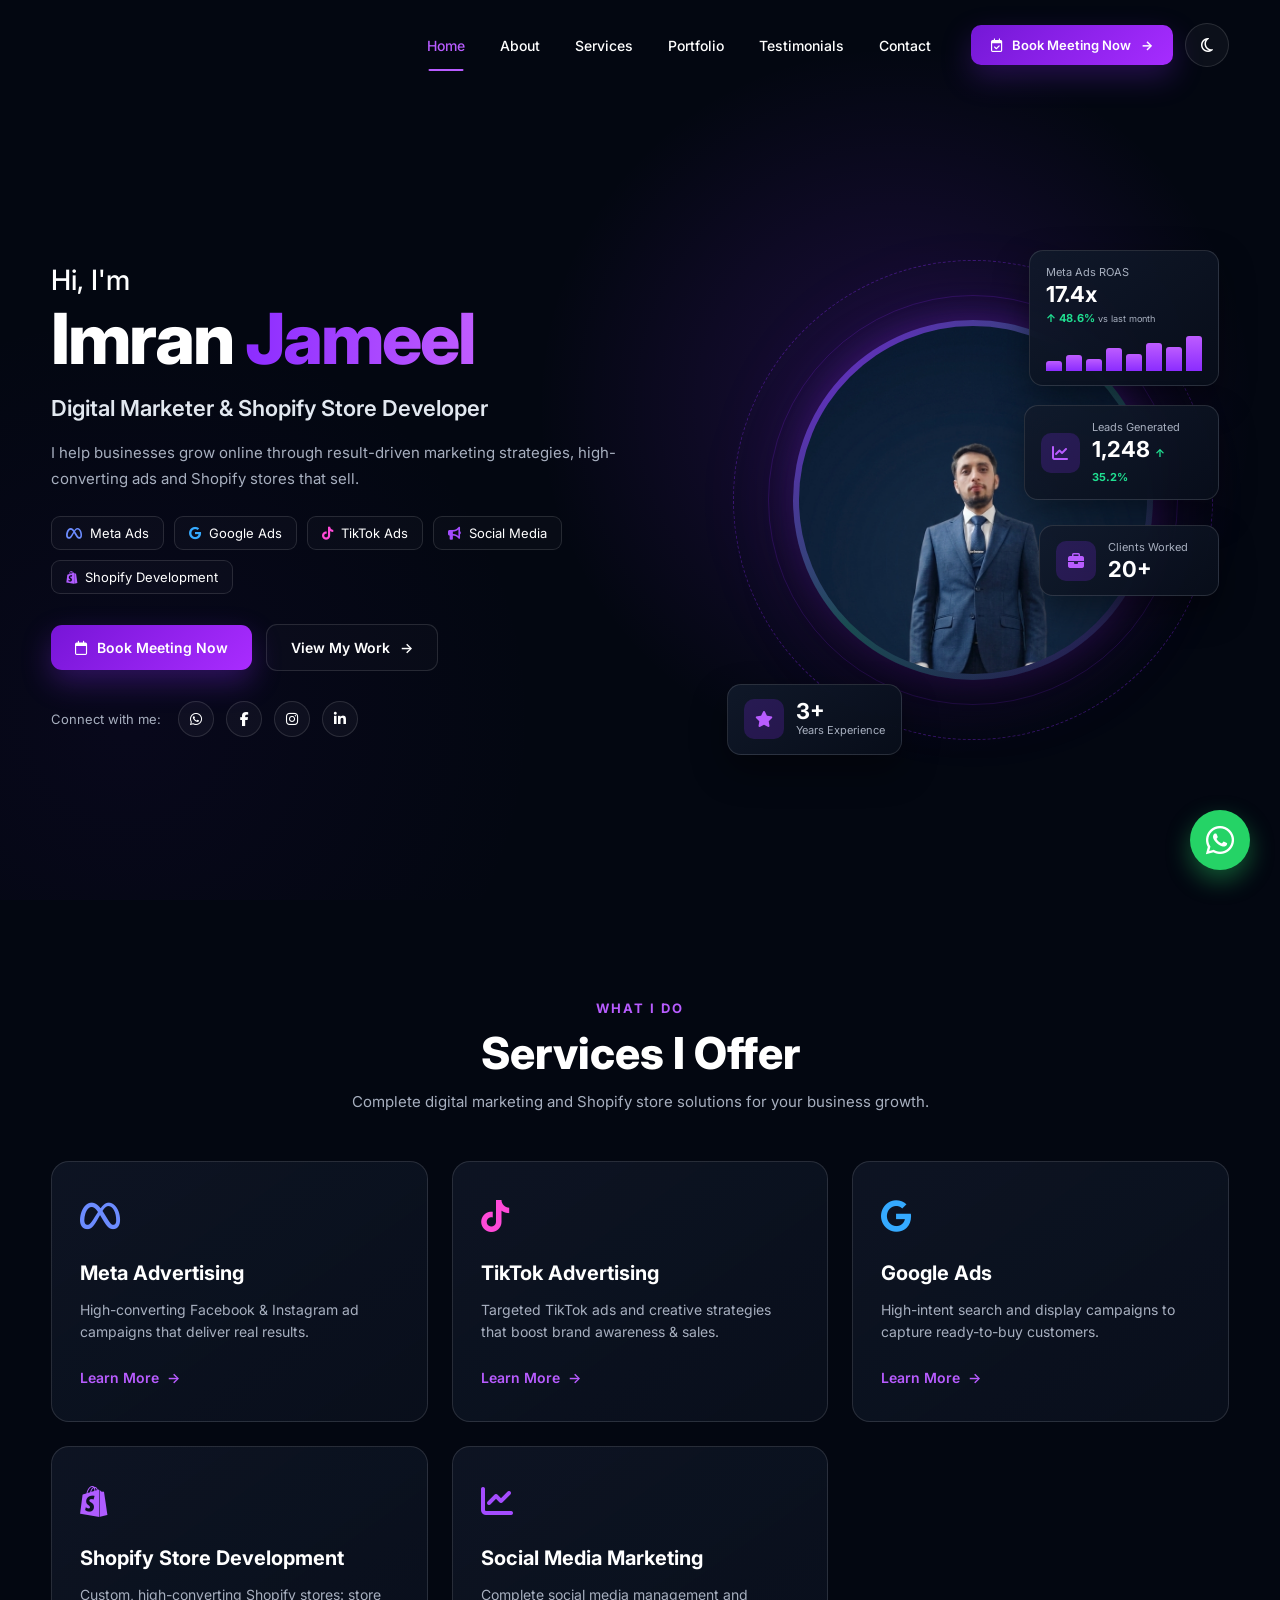
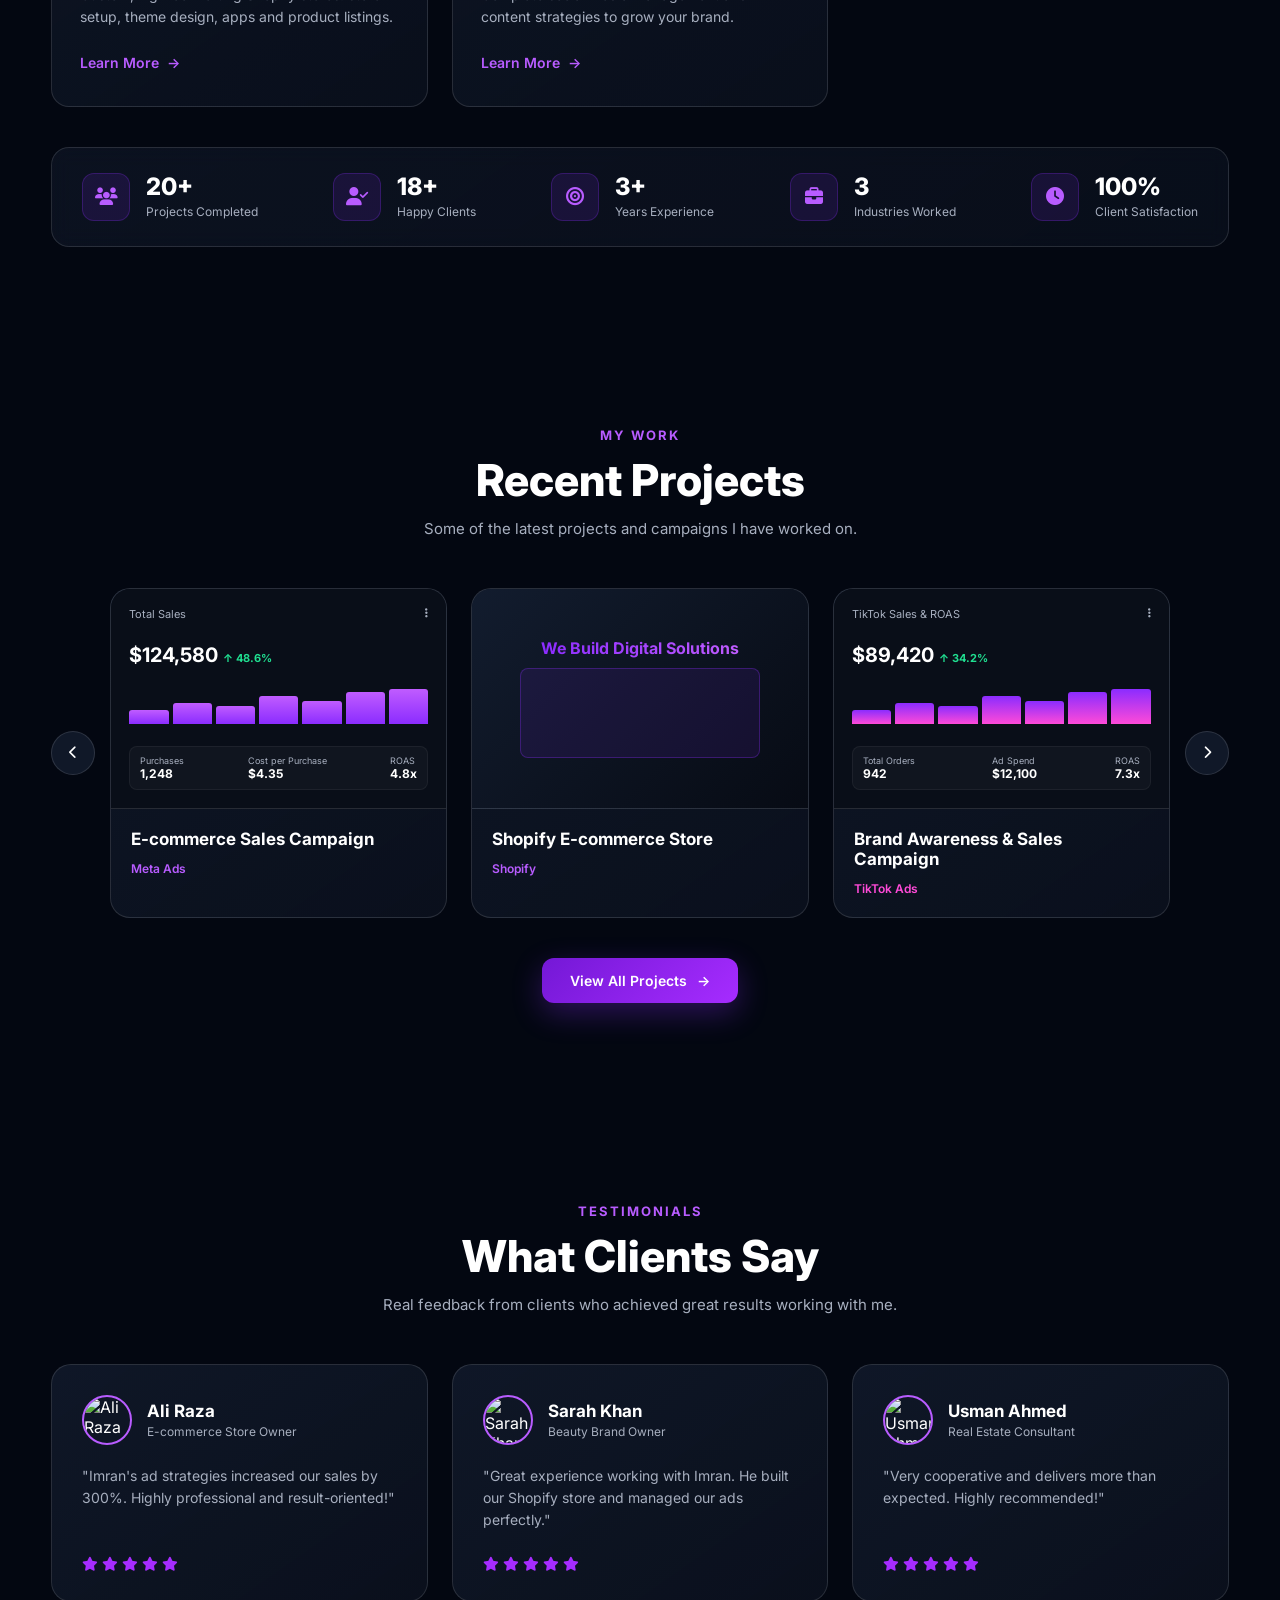
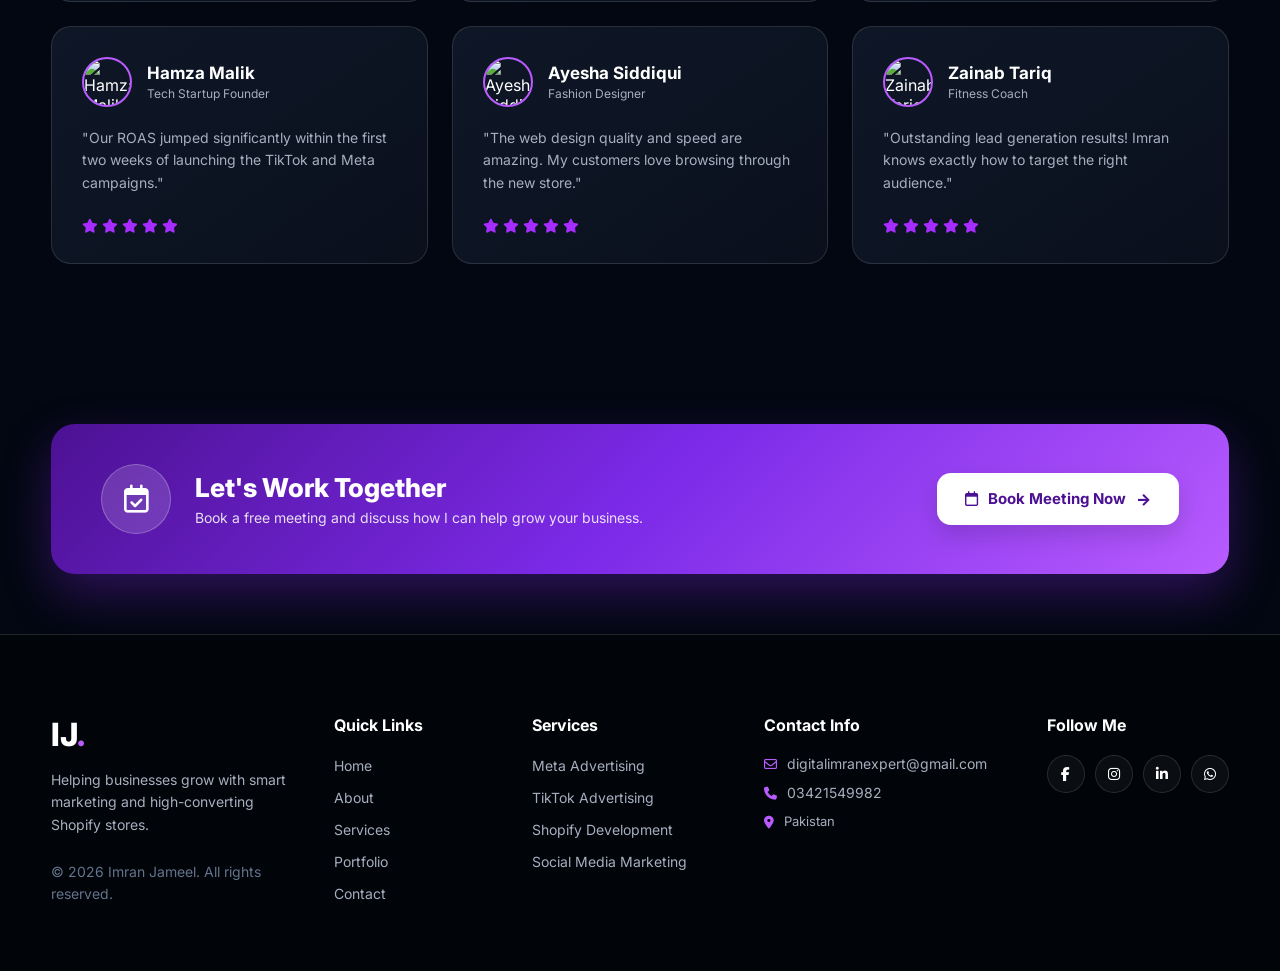
==== commit 9f111e73: "Change Web Development to Shopify Store Development" ====
--- a/index.html
+++ b/index.html
@@ -3,7 +3,9 @@
 <head>
     <meta charset="UTF-8">
     <meta name="viewport" content="width=device-width, initial-scale=1.0">
-    <title>Imran Jameel | Digital Marketer & Web Solutions Expert</title>
+    <title>Imran Jameel | Digital Marketer & Shopify Store Developer</title>
+    
+    <meta name="google-site-verification" content="cbDG3Mfam3EopDJ-m8TaYdxxRj5p7y0I8aBMWXCA03o">
     
     <!-- CSS File -->
     <link rel="stylesheet" href="style.css">
@@ -56,10 +58,10 @@
         <div class="hero-content">
             <p class="hello">Hi, I'm</p>
             <h1>Imran <span>Jameel</span></h1>
-            <h2>Digital Marketer & Web Solutions Expert</h2>
+            <h2>Digital Marketer & Shopify Store Developer</h2>
 
             <p class="hero-description">
-                I help businesses grow online through result-driven marketing strategies, high-converting ads and modern websites.
+                I help businesses grow online through result-driven marketing strategies, high-converting ads and Shopify stores that sell.
             </p>
 
             <!-- SERVICES -->
@@ -68,7 +70,7 @@
                 <div class="service-tag"><i class="fa-brands fa-google google-icon"></i> Google Ads</div>
                 <div class="service-tag"><i class="fa-brands fa-tiktok tiktok-icon"></i> TikTok Ads</div>
                 <div class="service-tag"><i class="fa-solid fa-bullhorn social-icon"></i> Social Media</div>
-                <div class="service-tag"><i class="fa-solid fa-code web-icon"></i> Web Development</div>
+                <div class="service-tag"><i class="fa-brands fa-shopify web-icon"></i> Shopify Development</div>
             </div>
 
             <!-- BUTTONS -->
@@ -149,7 +151,7 @@
         <div class="section-header">
             <span class="sub-title">WHAT I DO</span>
             <h2>Services I Offer</h2>
-            <p>Complete digital marketing and web solutions for your business growth.</p>
+            <p>Complete digital marketing and Shopify store solutions for your business growth.</p>
         </div>
 
         <!-- SERVICES GRID -->
@@ -185,13 +187,13 @@
                 <a href="#contact" class="learn-more">Learn More <span>→</span></a>
             </div>
 
-            <!-- CARD 4: Web Development -->
+            <!-- CARD 4: Shopify Store Development -->
             <div class="service-card">
                 <div class="service-icon">
-                    <i class="fa-solid fa-code web-icon"></i>
-                </div>
-                <h3>Web Development</h3>
-                <p>Modern, responsive and fast websites built with clean code and best practices.</p>
+                    <i class="fa-brands fa-shopify web-icon"></i>
+                </div>
+                <h3>Shopify Store Development</h3>
+                <p>Custom, high-converting Shopify stores: store setup, theme design, apps and product listings.</p>
                 <a href="#contact" class="learn-more">Learn More <span>→</span></a>
             </div>
 
@@ -311,8 +313,8 @@
                         <div class="web-mockup-box"></div>
                     </div>
                     <div class="project-info">
-                        <h3>Corporate Business Website</h3>
-                        <span class="proj-tag">Web Development</span>
+                        <h3>Shopify E-commerce Store</h3>
+                        <span class="proj-tag">Shopify</span>
                     </div>
                 </a>
 
@@ -390,7 +392,7 @@
                         <p>Beauty Brand Owner</p>
                     </div>
                 </div>
-                <p class="client-review">"Great experience working with Imran. He built our website and managed our ads perfectly."</p>
+                <p class="client-review">"Great experience working with Imran. He built our Shopify store and managed our ads perfectly."</p>
                 <div class="rating-stars">
                     <i class="fa-solid fa-star"></i><i class="fa-solid fa-star"></i><i class="fa-solid fa-star"></i><i class="fa-solid fa-star"></i><i class="fa-solid fa-star"></i>
                 </div>
@@ -495,7 +497,7 @@
             <!-- COLUMN 1: BRAND INFO -->
             <div class="footer-col brand-col">
                 <h2 class="footer-logo">IJ<span>.</span></h2>
-                <p>Helping businesses grow with smart marketing and modern websites.</p>
+                <p>Helping businesses grow with smart marketing and high-converting Shopify stores.</p>
                 <p class="copyright">&copy; 2026 Imran Jameel. All rights reserved.</p>
             </div>
 
@@ -517,7 +519,7 @@
                 <ul>
                     <li><a href="#services">Meta Advertising</a></li>
                     <li><a href="#services">TikTok Advertising</a></li>
-                    <li><a href="#services">Web Development</a></li>
+                    <li><a href="#services">Shopify Development</a></li>
                     <li><a href="#services">Social Media Marketing</a></li>
                 </ul>
             </div>
@@ -564,4 +566,4 @@
 
 <script src="script.js"></script>
 </body>
-</html>+</html>
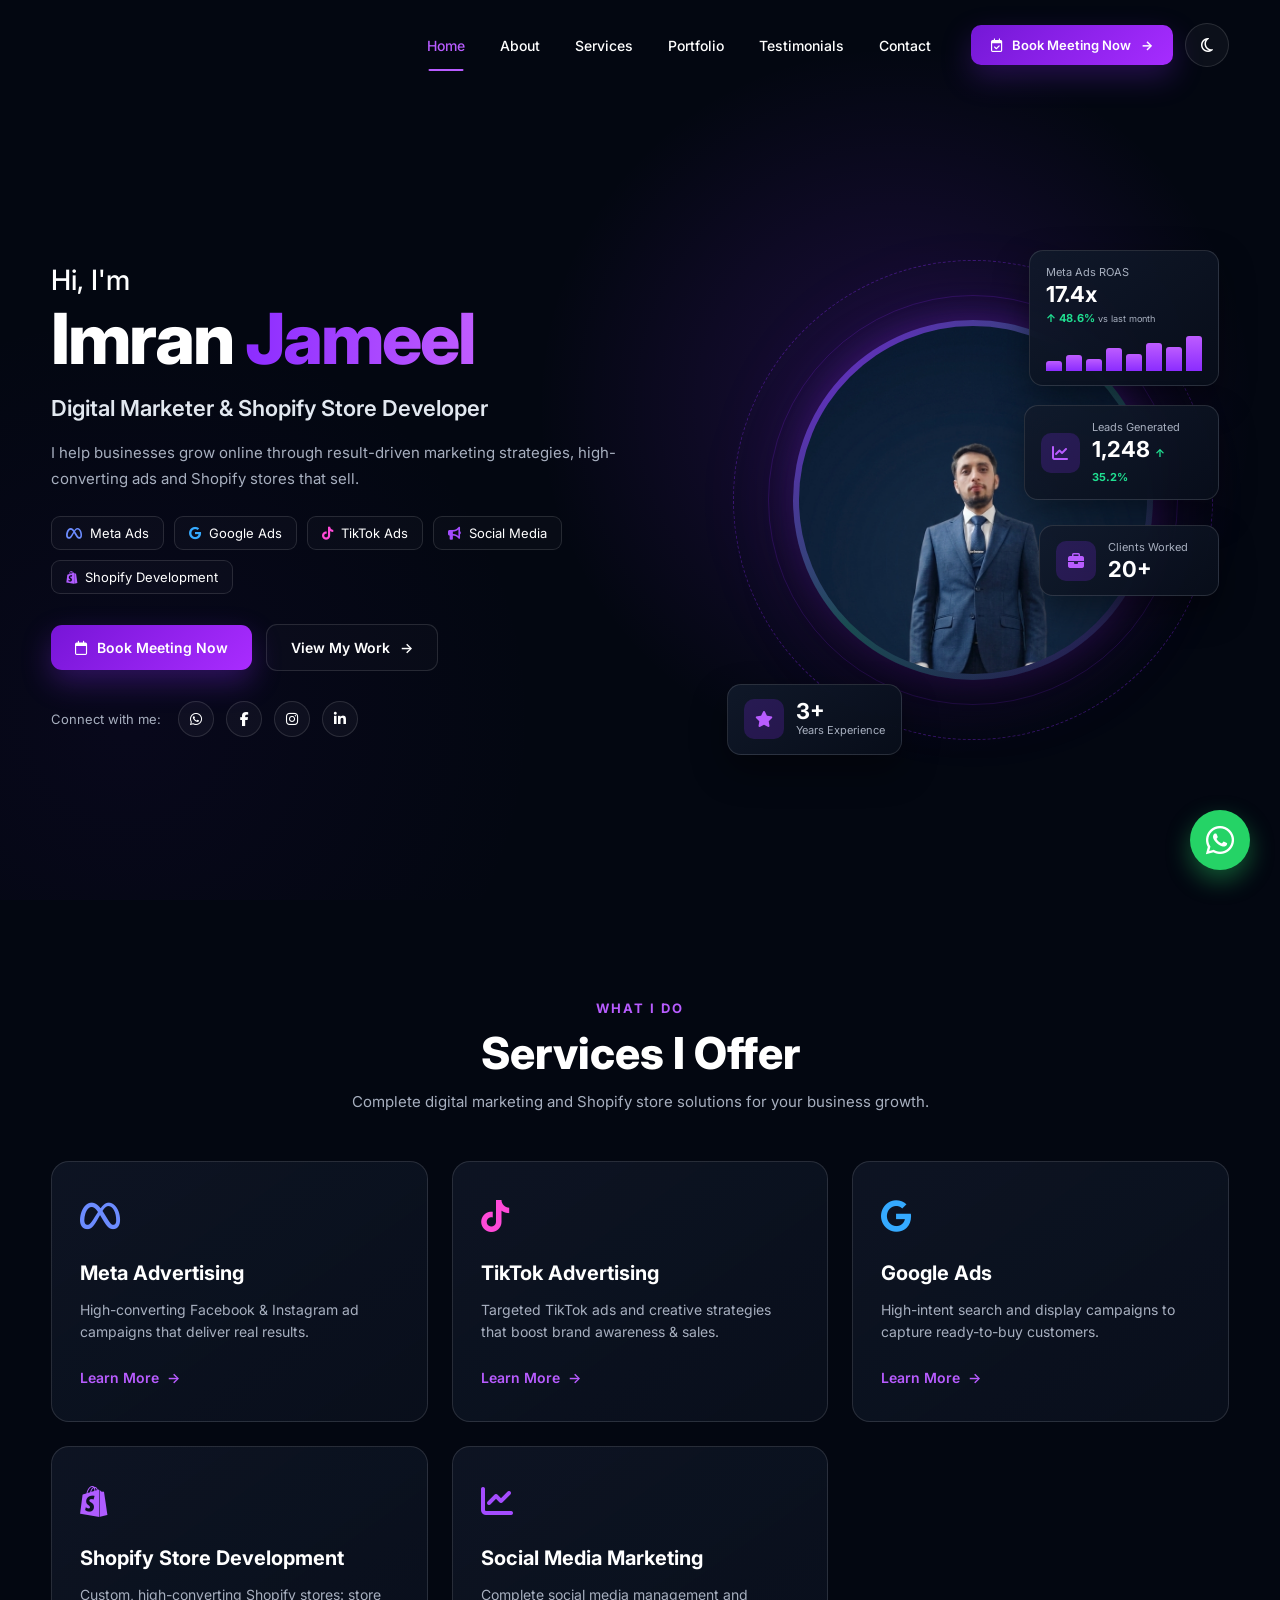
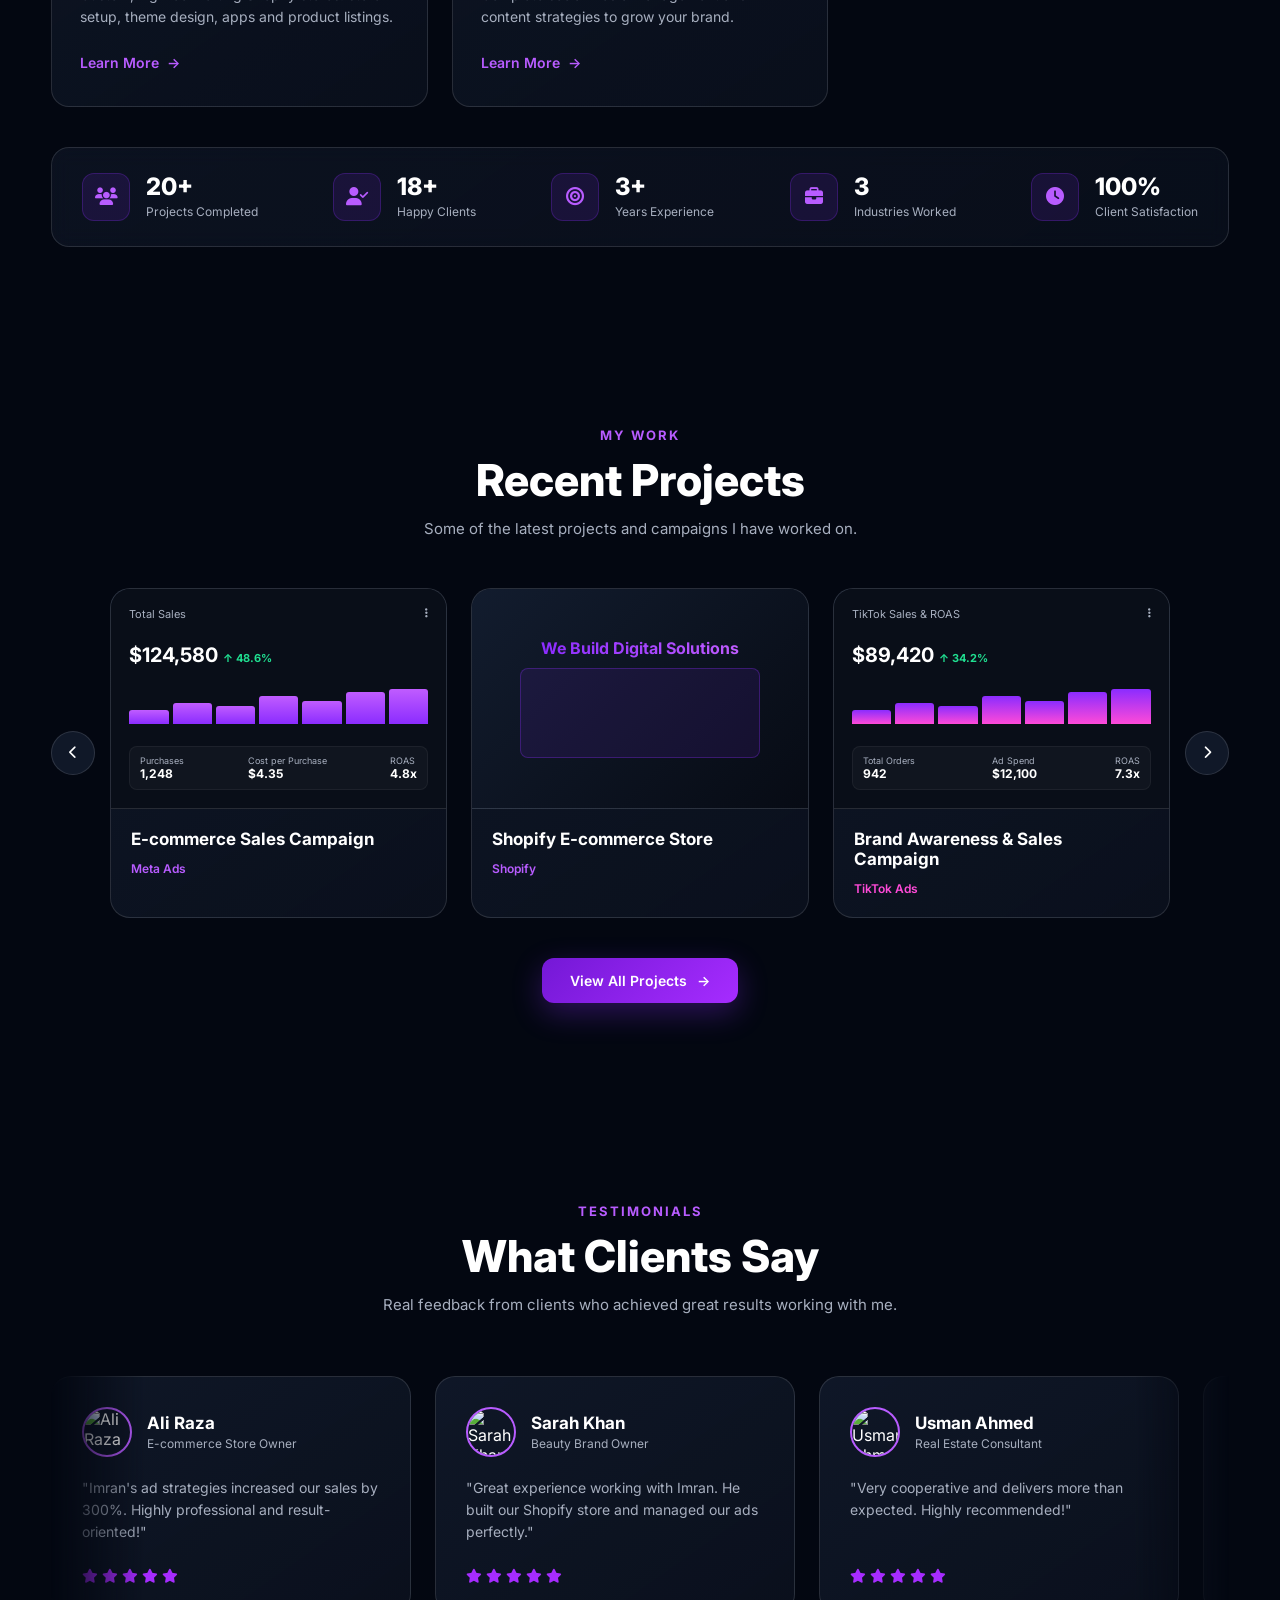
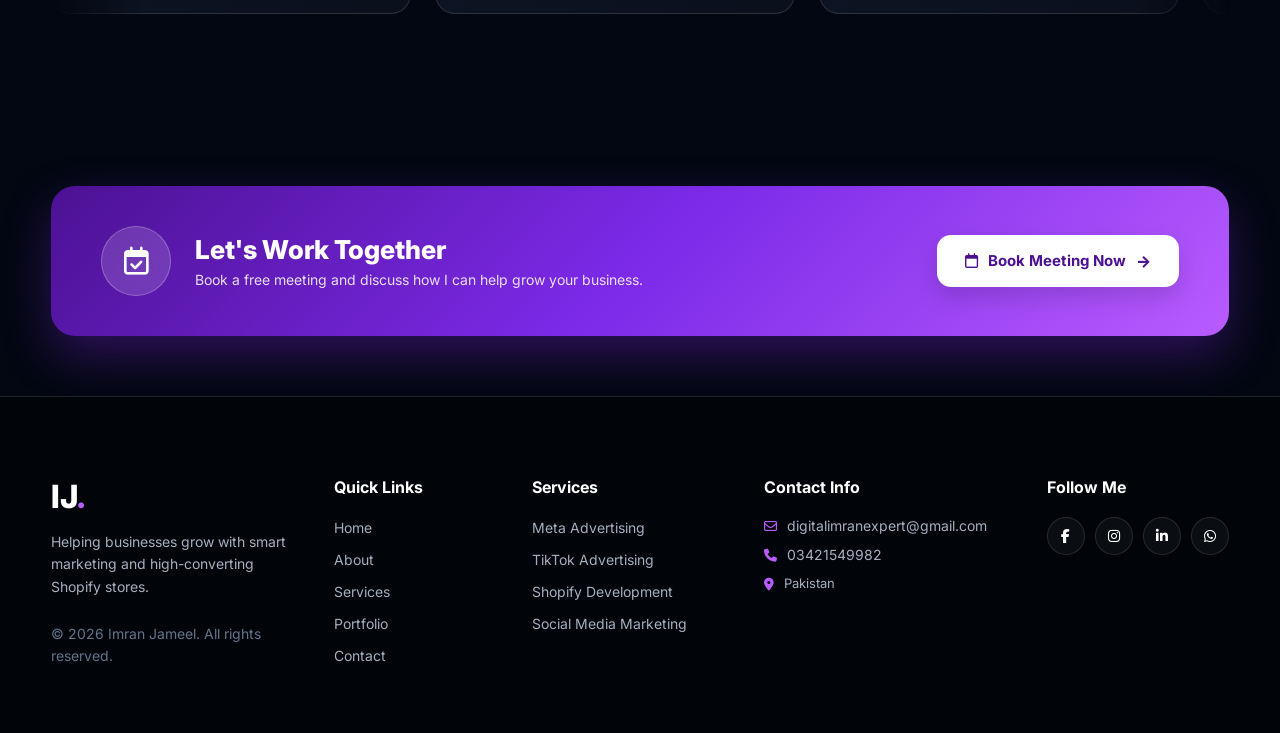
==== commit 8fc9795b: "Bust cache for updated CSS and JS a" ====
--- a/index.html
+++ b/index.html
@@ -8,7 +8,7 @@
     <meta name="google-site-verification" content="cbDG3Mfam3EopDJ-m8TaYdxxRj5p7y0I8aBMWXCA03o">
     
     <!-- CSS File -->
-    <link rel="stylesheet" href="style.css">
+    <link rel="stylesheet" href="style.css?v=2">
 
     <!-- Font Awesome Icons -->
     <link rel="stylesheet" href="https://cdnjs.cloudflare.com/ajax/libs/font-awesome/6.4.0/css/all.min.css">
@@ -564,6 +564,6 @@
     </a>
 </footer>
 
-<script src="script.js"></script>
+<script src="script.js?v=2"></script>
 </body>
 </html>
--- a/style.css
+++ b/style.css
@@ -1290,3 +1290,52 @@
         text-align: left;
     }
 }
+
+/* =========================================================
+   TESTIMONIALS AUTO CAROUSEL (one line, infinite scroll)
+========================================================= */
+.testimonials-grid.is-marquee {
+    display: block;
+    overflow: hidden;
+    padding: 12px 0;
+    -webkit-mask-image: linear-gradient(to right, transparent, #000 8%, #000 92%, transparent);
+    mask-image: linear-gradient(to right, transparent, #000 8%, #000 92%, transparent);
+}
+
+.testimonials-track {
+    display: flex;
+    gap: 24px;
+    width: max-content;
+    animation: testimonialsScroll 40s linear infinite;
+}
+
+.testimonials-grid.is-marquee:hover .testimonials-track {
+    animation-play-state: paused;
+}
+
+.testimonials-track .testimonial-card {
+    flex: 0 0 360px;
+    width: 360px;
+    animation: none;
+}
+
+@keyframes testimonialsScroll {
+    from { transform: translateX(0); }
+    to   { transform: translateX(calc(-50% - 12px)); }
+}
+
+@media (max-width: 650px) {
+    .testimonials-track .testimonial-card {
+        flex-basis: 280px;
+        width: 280px;
+        padding: 24px;
+    }
+    .testimonials-track {
+        animation-duration: 30s;
+    }
+}
+
+@media (prefers-reduced-motion: reduce) {
+    .testimonials-track { animation: none; }
+    .testimonials-grid.is-marquee { overflow-x: auto; }
+}
